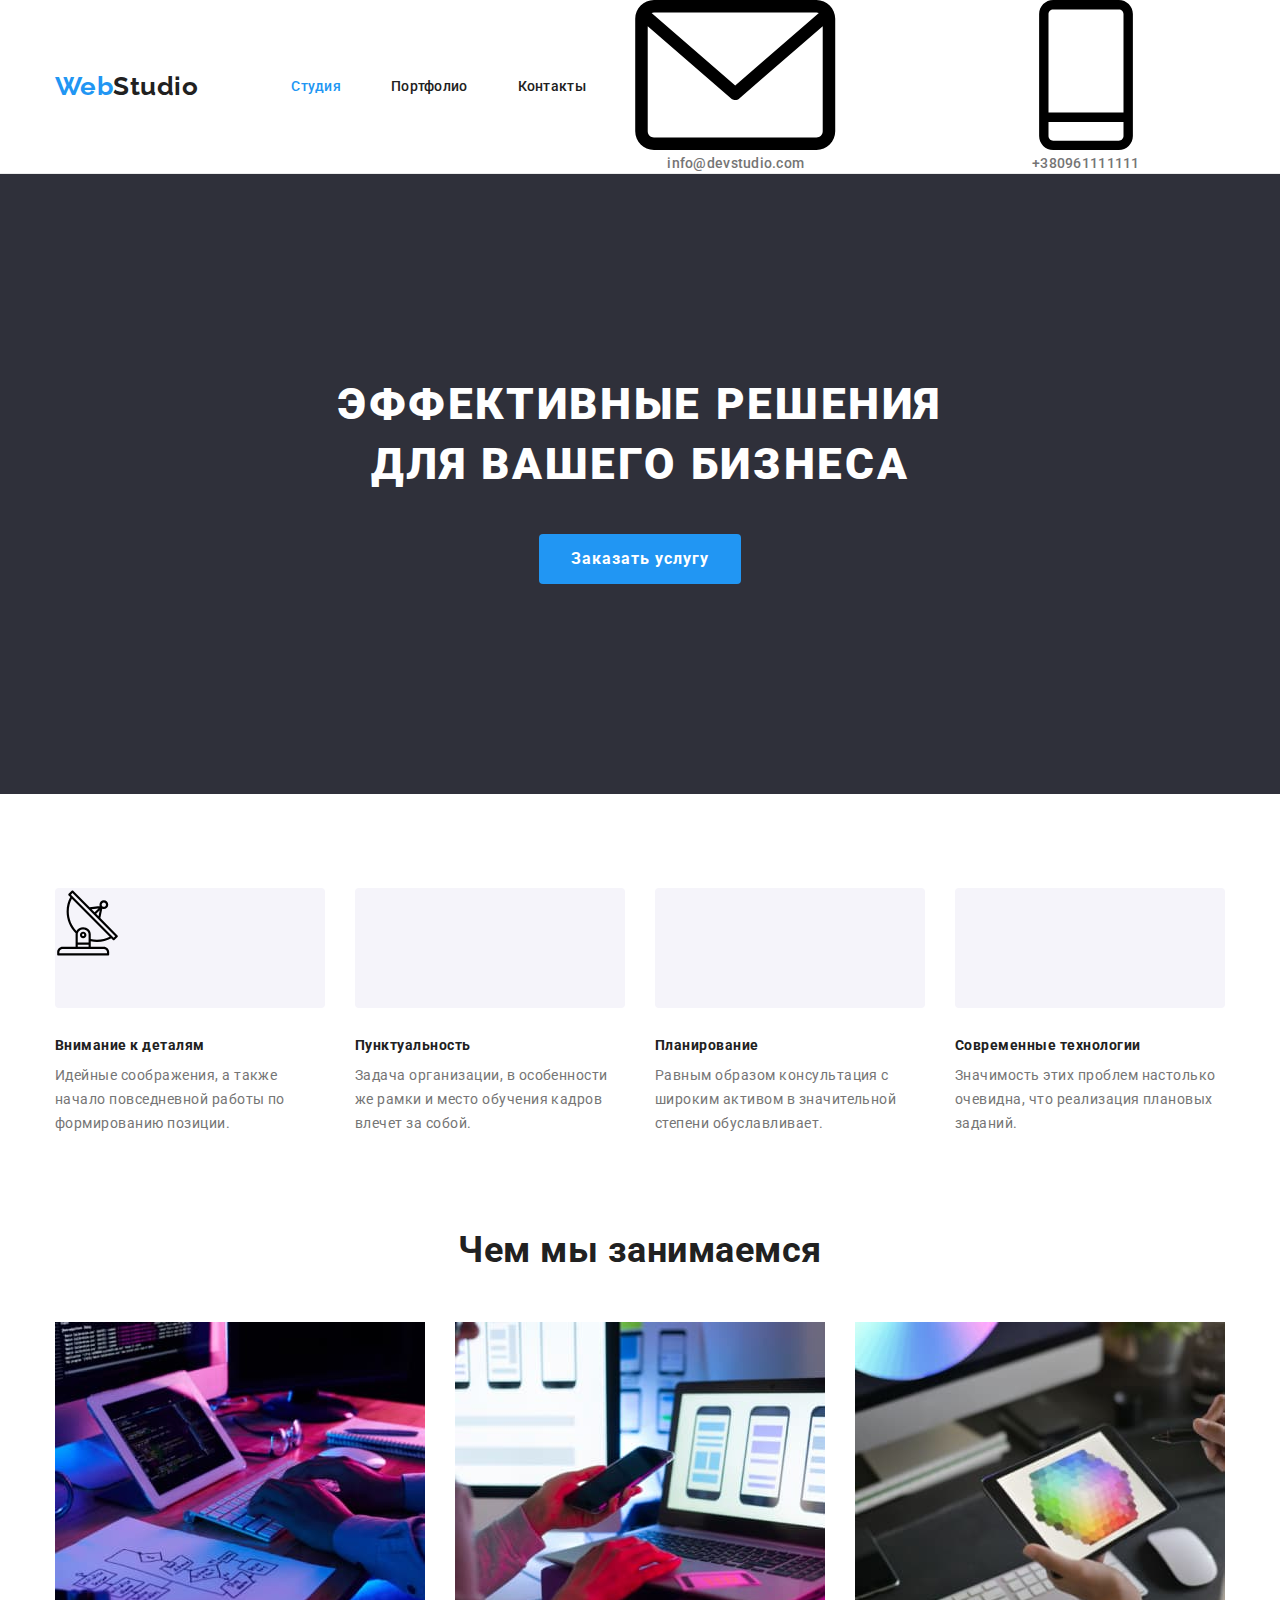
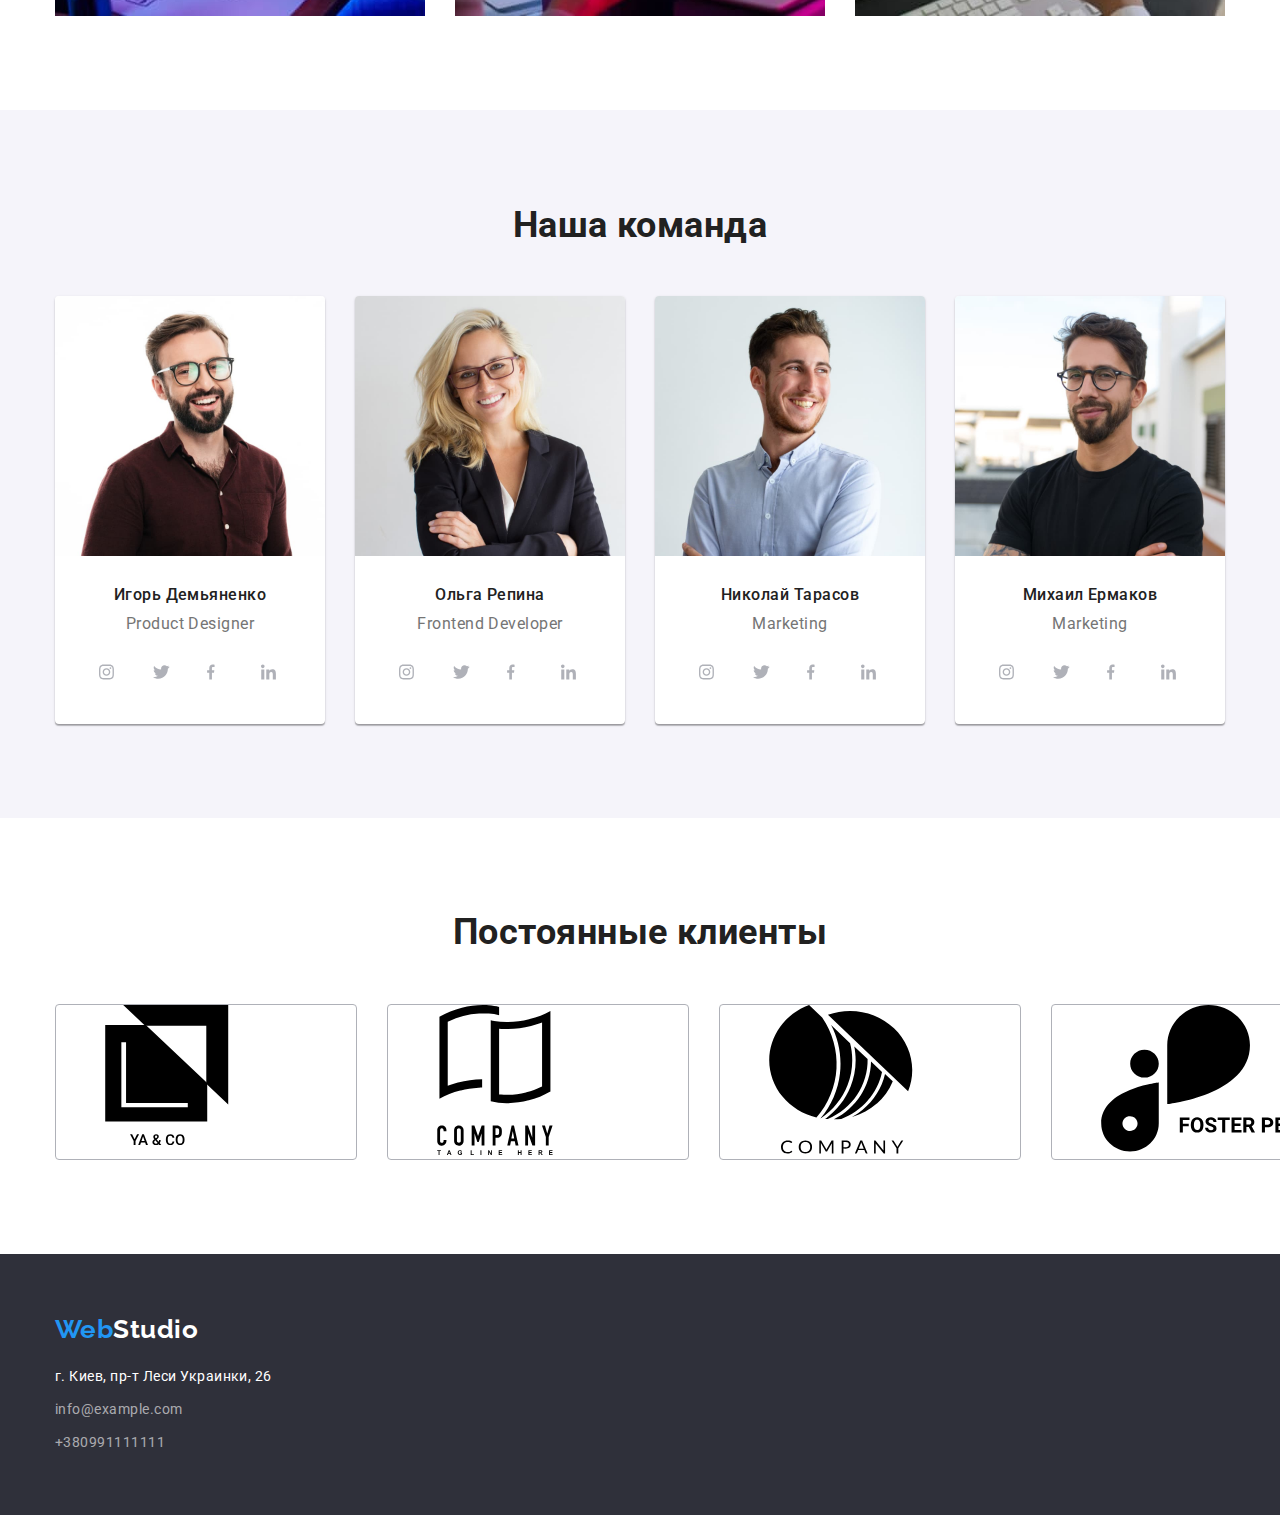
==== index.html @ ddac3837 "внес размеры иконок" ====
<!DOCTYPE html>
<html lang="ru">
<head>
    <meta charset="UTF-8">
    <meta name="viewport" content="width=device-width, initial-scale=1.0">
    <title>Document</title>
    <link rel="preconnect" href="https://fonts.gstatic.com">
    <!-- шрифты -->
    <link href="https://fonts.googleapis.com/css2?family=Raleway:wght@700&family=Roboto:wght@400;500;700;900&display=swap" rel="stylesheet">
    <!-- нормалайз -->     
    <link rel="stylesheet" href="https://cdnjs.cloudflare.com/ajax/libs/modern-normalize/1.0.0/modern-normalize.min.css">

    <link rel="stylesheet" href="./css/styles.css"/>
</head>
<body>
    <header class="header">
        <div class="container">
            <nav class="navigation">
                <a class="logo link" href="./index.html">Web<span class="span-header">Studio</span></a>
                <ul class="navigation-list list">
                    <li class="item">
                        <a class="navigation-link link current" href="">Студия</a>
                    </li>
                    <li class="item">
                        <a class="navigation-link link" href="./portfolio.html">Портфолио</a>
                    </li>
                    <li class="item">
                        <a class="navigation-link link" href="">Контакты</a>
                    </li>
                </ul>
            </nav>
                <ul class="contacts-list list">
                    <li class="item">
                        <a class="link info" href="mailto:info@devstudio.com">
                            <svg class="icon-link">
                                <use href="./images/icons.svg#mail"></use>
                            </svg>
                            info@devstudio.com
                        </a>
                    </li>
                    <li class="item">
                        <a class="link info" href="tel:+380961111111">
                            <svg class="icon-link">
                                <use href="./images/icons.svg#phone"></use>
                            </svg>
                            +380961111111
                        </a>
                    </li>
                </ul>
        </div>
    </header>
    <main>
        <!-- HERO -->
        <section class="section-hero section">
            <h1 class="heading">Эффективные решения<br/>для вашего бизнеса</h1>
                <button class="button hero" type="button">Заказать услугу</button>
        </section>
        <section class="section-advantages section">
            <div class="container">
                <h2 class="visually-hidden">Преимущества</h2>
                <ul class="advantages list">
                    <li class="item">
                        <div class="box">
                            <svg class="svg-icons" width="65" height="70">
                                <use href="./images/icons.svg#antenna"></use>
                            </svg>
                        </div>
                        <h3 class="heading">Внимание к деталям</h3>
                        <p>Идейные соображения, а также начало повседневной работы по формированию позиции.</p>
                    </li>
                    <li class="item">
                        <div class="box"></div>
                        <h3 class="heading">Пунктуальность</h3>
                        <p>Задача организации, в особенности же рамки и место обучения кадров влечет за собой.</p>
                    </li>
                    <li class="item">
                        <div class="box"></div>
                            <h3 class="heading">Планирование</h3>
                            <p>Равным образом консультация с широким активом в значительной степени обуславливает.</p>
                    </li>
                    <li class="item">
                        <div class="box"></div>
                        <h3 class="heading">Современные технологии</h3>
                        <p>Значимость этих проблем настолько очевидна, что реализация плановых заданий.</p>
                    </li>
                </ul>
            </div>
        </section>
        <section class="section-occupation section">
            <div class="container">
                <h2 class="heading">Чем мы занимаемся</h2>
                <ul class="occupation-list list">
                    <li class="item">
                        <img src="./images/занятие/img.jpg" alt="" width="370" height="294">
                    </li>
                    <li class="item">
                        <img src="./images/занятие/img-1.jpg" alt="" width="370" height="294">
                    </li>
                    <li class="item">
                        <img src="./images/занятие/img-2.jpg" alt="" width="370" height="294">
                    </li>
                </ul>
            </div>
        </section>
        <section class="section-team section">
            <div class="container">
                <h2 class="heading">Наша команда</h2>
                <ul class="team-list list">
                    <li class="item">
                        <div class="card">
                            <div class="card-thumb">
                        <img src="./images/команда/img.jpg" alt="" width="270" height="260">
                            </div>
                            <div class="our-team">
                                <h3 class="heading">Игорь Демьяненко</h3>
                                <p>Product Designer</p>
                                <ul class="icon-list list">
                                    <li class="">
                                        <a href="">
                                            <svg class="svg-icons">
                                                <use href="./images/icons.svg#instagram"></use>
                                            </svg>
                                        </a>
                                    </li>
                                    <li class="">
                                        <a href="">
                                            <svg class="svg-icons">
                                                <use href="./images/icons.svg#twitter"></use>
                                            </svg>
                                        </a>
                                    </li>
                                    <li class="">
                                        <a href="">
                                            <svg class="svg-icons">
                                                <use href="./images/icons.svg#facebook"></use>
                                            </svg>
                                        </a>
                                    </li>
                                    <li class="">
                                        <a href="">
                                            <svg class="svg-icons">
                                                <use href="./images/icons.svg#linkedin"></use>
                                            </svg>
                                        </a>
                                    </li>
                                </ul>
                            </div>
                        </div>
                    </li>
                    <li class="item">
                        <div class="card">
                            <div class="card-thumb">
                        <img src="./images/команда/img-1.jpg" alt="" width="270" height="260">
                            </div>
                            <div class="our-team">
                                <h3 class="heading">Ольга Репина</h3>
                                <p>Frontend Developer</p>
                                <ul class="icon-list list">
                                    <li class="">
                                        <a href="">
                                            <svg class="svg-icons">
                                                <use href="./images/icons.svg#instagram"></use>
                                            </svg>
                                        </a>
                                    </li>
                                    <li class="">
                                        <a href="">
                                            <svg class="svg-icons">
                                                <use href="./images/icons.svg#twitter"></use>
                                            </svg>
                                        </a>
                                    </li>
                                    <li class="">
                                        <a href="">
                                            <svg class="svg-icons">
                                                <use href="./images/icons.svg#facebook"></use>
                                            </svg>
                                        </a>
                                    </li>
                                    <li class="">
                                        <a href="">
                                            <svg class="svg-icons">
                                                <use href="./images/icons.svg#linkedin"></use>
                                            </svg>
                                        </a>
                                    </li>
                                </ul>
                            </div>
                        </div>
                    </li>
                    <li class="item">
                        <div class="card">
                            <div class="card-thumb">
                        <img src="./images/команда/img-2.jpg" alt="" width="270" height="260">
                            </div>
                            <div class="our-team">
                                <h3 class="heading">Николай Тарасов</h3>
                                <p>Marketing</p>
                                <ul class="icon-list list">
                                    <li class="">
                                        <a href="">
                                            <svg class="svg-icons">
                                                <use href="./images/icons.svg#instagram"></use>
                                            </svg>
                                        </a>
                                    </li>
                                    <li class="">
                                        <a href="">
                                            <svg class="svg-icons">
                                                <use href="./images/icons.svg#twitter"></use>
                                            </svg>
                                        </a>
                                    </li>
                                    <li class="">
                                        <a href="">
                                            <svg class="svg-icons">
                                                <use href="./images/icons.svg#facebook"></use>
                                            </svg>
                                        </a>
                                    </li>
                                    <li class="">
                                        <a href="">
                                            <svg class="svg-icons">
                                                <use href="./images/icons.svg#linkedin"></use>
                                            </svg>
                                        </a>
                                    </li>
                                </ul>
                            </div>
                        </div>
                    </li>
                    <li class="item">
                        <div class="card">
                            <div class="card-thumb">
                        <img src="./images/команда/img-3.jpg" alt="" width="270" height="260">
                            </div>
                            <div class="our-team">
                                <h3 class="heading">Михаил Ермаков</h3>
                                <p>Marketing</p>
                                <ul class="icon-list list">
                                    <li class="">
                                        <a href="">
                                            <svg class="svg-icons">
                                                <use href="./images/icons.svg#instagram"></use>
                                            </svg>
                                        </a>
                                    </li>
                                    <li class="">
                                        <a href="">
                                            <svg class="svg-icons">
                                                <use href="./images/icons.svg#twitter"></use>
                                            </svg>
                                        </a>
                                    </li>
                                    <li class="">
                                        <a href="">
                                            <svg class="svg-icons">
                                                <use href="./images/icons.svg#facebook"></use>
                                            </svg>
                                        </a>
                                    </li>
                                    <li class="">
                                        <a href="">
                                            <svg class="svg-icons">
                                                <use href="./images/icons.svg#linkedin"></use>
                                            </svg>
                                        </a>
                                    </li>
                                </ul>
                            </div>
                        </div>
                    </li>
                </ul>
            </div>
        </section>
        <section class="section-clients section">
            <div class="container">
                <h2 class="heading">Постоянные клиенты</h2>
                <ul class="clients-list list">
                    <li class="item">
                        <div class="box-2">
                        <a href="">
                            <svg>
                                <use href="./images/icons.svg#logo-1"></use>
                            </svg>
                        </a>
                        </div>
                    </li>
                    <li class="item">
                        <div class="box-2">
                        <a href="">
                            <svg>
                                <use href="./images/icons.svg#logo-2"></use>
                            </svg>
                        </a>
                        </div>
                    </li>
                    <li class="item">
                        <div class="box-2">
                        <a href="">
                            <svg>
                                <use href="./images/icons.svg#logo-3"></use>
                            </svg>
                        </a>
                        </div>
                    </li>
                    <li class="item">
                        <div class="box-2">
                        <a href="">
                            <svg>
                                <use href="./images/icons.svg#logo-4"></use>
                            </svg>
                        </a>
                        </div>
                    </li>
                    <li class="item">
                        <div class="box-2">
                        <a href="">
                            <svg>
                                <use href="./images/icons.svg#logo-5"></use>
                            </svg>
                        </a>
                        </div>
                    </li>
                    <li class="item">
                        <div class="box-2">
                        <a href="">
                            <svg>
                                <use href="./images/icons.svg#logo-6"></use>
                            </svg>
                        </a>
                        </div>
                    </li>
                </ul>

            </div>
        </section>
    </main>
    <footer class="footer">
        <div class="container">
            <a class="logo footer link" href="">Web<span class="span-footer">Studio</span>
            </a>
            <address class="address">
                <p>г. Киев, пр-т Леси Украинки, 26</p>
                <ul class="footer-contacts list">
                    <li class="item">
                        <a class="link info" href="mailto:info@example.com">info@example.com</a>
                    </li>
                    <li class="item">
                        <a class="ink link info" href="tel:+380991111111">+380991111111</a>
                    </li>
                </ul>
            </address>
            </div>
    </footer>
</body>
</html>
---- css/styles.css ----
:root {
    --primary-text-color: #212121;
    --primary-white-color: #ffffff;
    --title-text-color: #757575;
    --accent-color:  #2196F3;
    --main-font: Roboto, sans-serif;
    --card-shadow:  0px 1px 3px rgba(0, 0, 0, 0.12),
     0px 1px 1px rgba(0, 0, 0, 0.14), 0px 2px 1px rgba(0, 0, 0, 0.2);
}

body { 
    font-family: Roboto, sans-serif;
    color:var(--title-text-color);
    letter-spacing: 0.03em;
}

h1,
h2,
h3,
h4,
h5,
h6,
p {
    margin: 0;
}

ul, ol {
    margin: 0;
    padding: 0;
}

img {
    display:block;
}

.container {
    width: 1200px;
    margin: 0 auto;
    padding-left: 15px;
    padding-right: 15px;
    /* background-color: ; */
}

.visually-hidden {
    position: absolute !important;
    clip: rect(1px 1px 1px 1px);  /* IE6, IE7 */
    clip: rect(1px, 1px, 1px, 1px);
    padding: 0 !important; 
    border: 0 !important;
    height: 1px !important;
    width: 1px !important;
    overflow: hidden;
}

/* ==============  LOGO  ============ */

.logo {
    padding-top: 24px;
    padding-bottom: 24px;
    color:var(--accent-color);
    font-family: Raleway, sans-serif;

    font-weight: 700;
    font-size: 26px;
    line-height: 1.2;
}

.logo .span-footer {
    color:var(--primary-white-color);
}

.logo .span-header {
    color:var(--primary-text-color);
}

/* ==============  ССЫЛКИ NAV  ============== */

.link {
    text-decoration: none;
}

.navigation-link {
    color:var(--primary-text-color);

    
    font-weight: 500;
    font-size: 14px;
    line-height: 1.14;
    letter-spacing: 0.02em;
}

.contacts-list .info {
    color:var(--title-text-color);
    
    font-weight: 500;
    font-size: 14px;
    line-height: 1.14;
    letter-spacing: 0.02em;
}

/*  флексы шапки  */

.navigation-list {
    display: flex;
    text-align: center;
    margin-left: 93px;
}

.contacts-list {
    display: flex;
    text-align: center;
    margin-left: auto;
}

.contacts-list .item:not(:last-child){
    margin-right: 50px;
}

.navigation-list .item:not(:last-child){
    margin-right: 50px;
}

/* ============== ХЕДЕР  ============== */

.header{
    border-bottom: 1px solid #ECECEC;
}

.header .container {
    display: flex;
    align-items: center;
}

.navigation {
    display: flex;
    align-items: center;
}

/* ============= ГЕРОЙ =============== */

.section-hero {
    background-color:#2F303A;
    text-align: center;
    padding-top: 200px;
    padding-bottom: 210px;
}

.section-hero h1 {
    margin-bottom: 40px;
    color:var(--primary-white-color);

    font-weight: 900;
    font-size: 44px;
    line-height: 1.37;
    text-align: center;
    letter-spacing: 0.06em;
    text-transform: uppercase
}

/* ============== ЗАГОЛОВКИ / цвет  ============== */

.heading {
    color:var(--primary-text-color);
}

/* ==============  КНОПКИ   ============== */

button {
    font-family: inherit;
    cursor: pointer;
    display: block;
    border: none;
}

.section-hero button {
    background-color: var(--accent-color);
    color: var(--primary-white-color);

    min-width: 200px;
    font-weight: 700;
    font-size: 16px;
    line-height: 1.88;
    letter-spacing: 0.06em;

    padding: 10px 32px;
    border-radius: 4px;
    text-align: center;
    margin: 0 auto;
}

/* ============= ПРЕИМУЩЕСТВА =============== */

.section-advantages .container {
    padding-top: 94px;
}

.advantages h3 {
    margin-bottom: 10px;

    font-weight: 700;
    font-size: 14px;
    line-height: 1.14;
    
}

.advantages p {
    font-size: 14px;
    line-height: 1.71;
}

.advantages {
    display: flex;
}

.advantages .item:not(:last-child){
    margin-right: 30px;
}

.box {
    width: 270px;
    height: 120px;
    background: #F5F4FA;
    border-radius: 4px;
    margin-bottom: 30px;
}

/* ============= ЗАНЯТИЕ =============== */

.section-occupation .container {
    padding-top: 94px;
    padding-bottom: 94px;
}

.section-occupation h2 {
    margin-bottom: 50px;
    text-align: center;

    font-weight: 700;
    font-size: 36px;
    line-height: 1.16;
    
}

.occupation-list {
    display: flex;
}

.occupation-list .item:not(:last-child){
    margin-right: 30px;
}

/* ============= Наша команда / svg  =============== */

.icon-list {
    display: flex;
    justify-content: space-between;
    padding-left: 32px;
    padding-right: 32px;
}

.icon-list a {
    display: inline-flex;
    width: 44px;
    height: 44px;
    border-radius: 50%;

    
    justify-content: center;
    align-items: center;
    background-color: var(--background);
}

.icon-list > li:not(:last-child){
    margin-right: 10px;
}

.icon-list svg {

    width: 20px;
    height: 20px;
    fill: #AFB1B8;
}

/* ============= Наша команда  =============== */
.section-team {
    padding-top: 94px;
    padding-bottom: 94px;
    background-color: #F5F4FA;
}

.section-team h2 {
    margin-bottom: 50px;

    font-weight: 700;
    font-size: 36px;
    line-height: 1.17;
    text-align: center;
}

.team-list {
    display: flex;
}

.team-list .item:not(:last-child){
    margin-right: 30px;
} 

.team-list h3 {
    margin-bottom: 10px;

    font-weight: 500;
    font-size: 16px;
    line-height: 1.18;
}

.team-list p {
    margin-bottom: 16px;

    font-size: 16px;
    line-height: 1.18;
    
}

.card {
    background: #FFFFFF;
    border-radius: 0px 0px 4px 4px;
    box-shadow: var(--card-shadow);
    border-radius: 4px;
    overflow: hidden;
}

.our-team {
    padding-top: 30px;
    padding-bottom: 30px;
    text-align: center;
}

/* ============== ПОСТОЯННЫЕ КЛИЕНТЫ ============== */
.section-clients {
    padding-top: 94px;
    padding-bottom: 94px;
}

.section-clients h2 {
    font-weight: 700;
    font-size: 36px;
    line-height: 1.16;
    text-align: center;

    margin-bottom: 50px;
}

.clients-list {
    display: flex;
}

.clients-list .box-2 {
    border: 1px solid #AFB1B8;
    box-sizing: border-box;
    border-radius: 4px;
}

.clients-list .item:not(:last-child){
    margin-right: 30px;
}

.clients-list a:hover,
.clients-list a:focus {
    color:var(--accent-color);
}

/* ============== FOOTER ============== */

.footer {
    padding-top: 60px;
    padding-bottom: 60px;
    background-color: #2F303A;
}

.address {
    font-style:normal;

    font-size: 14px;
    line-height: 1.71;
 }

.address p { 
    color:var(--primary-white-color);

    margin-top: 20px;  /* для лого*/
    margin-bottom: 9px;
}

.footer-contacts .link {
    font-size: 14px;
    line-height: 1.7;
    color: rgba(255, 255, 255, 0.6);
}

.footer-contacts .item:not(:last-child){
    margin-bottom: 9px;
}

/* страничка портфолио*/


/* ============== ХОВЕР НА ССЫЛКАХ ============ */

.list {
    list-style: none;
}

.navigation-list a:hover,
.navigation-list a:focus {
    color: var(--accent-color);
}

.contacts-list a:hover,
.contacts-list a:focus {
    color: var(--accent-color);
}

/* ==============  эффект текущей страницы ============ */

.navigation-list .current {
    color: var(--accent-color);
}

/* ==============  КНОПКИ портфолио  ============== */

.buttons-list {
    display: flex;
    text-align: center;
    padding-top: 94px;
    padding-bottom: 56px;
    justify-content: center;   
}

.section-buttons button {
    font-weight: 500;
    font-size: 16px;
    line-height: 1.62;

    padding: 6px 22px;
    border-radius: 4px;
}
    
.buttons-list .item:not(:last-child){
    margin-right: 8px;
}

.buttons-list .button:hover,
.buttons-list .button:focus {
    background-color: var(--accent-color);
    color: var(--primary-white-color);
}

/* ============== ССЫЛКИ  работ портфолио ============== */

.works-list h3 {
    color:var(--primary-text-color);
    font-weight: 700;
    font-size: 18px;
    line-height: 2;
    letter-spacing: 0.06em;

    margin-bottom: 4px;
}

.works-list p {
    color:var(--title-text-color);
    font-size: 16px;
    line-height: 1.87;
}

.works-list {
    display:flex;
    flex-wrap: wrap;
    margin-left: -30px;
    margin-top: -30px;
}

.works-list img {
    max-width: 100%;
}

.works-list > .item {
    flex-basis: calc(100% / 3 - 30px);
    margin-left: 30px;
    margin-top: 30px;
}

.card-works {
    padding: 20px 24px;
    background-color: #FFFFFF;
    border: 1px solid #EEEEEE;
    box-sizing: border-box;
}

.section-works .container {
    padding-bottom: 94px;
}
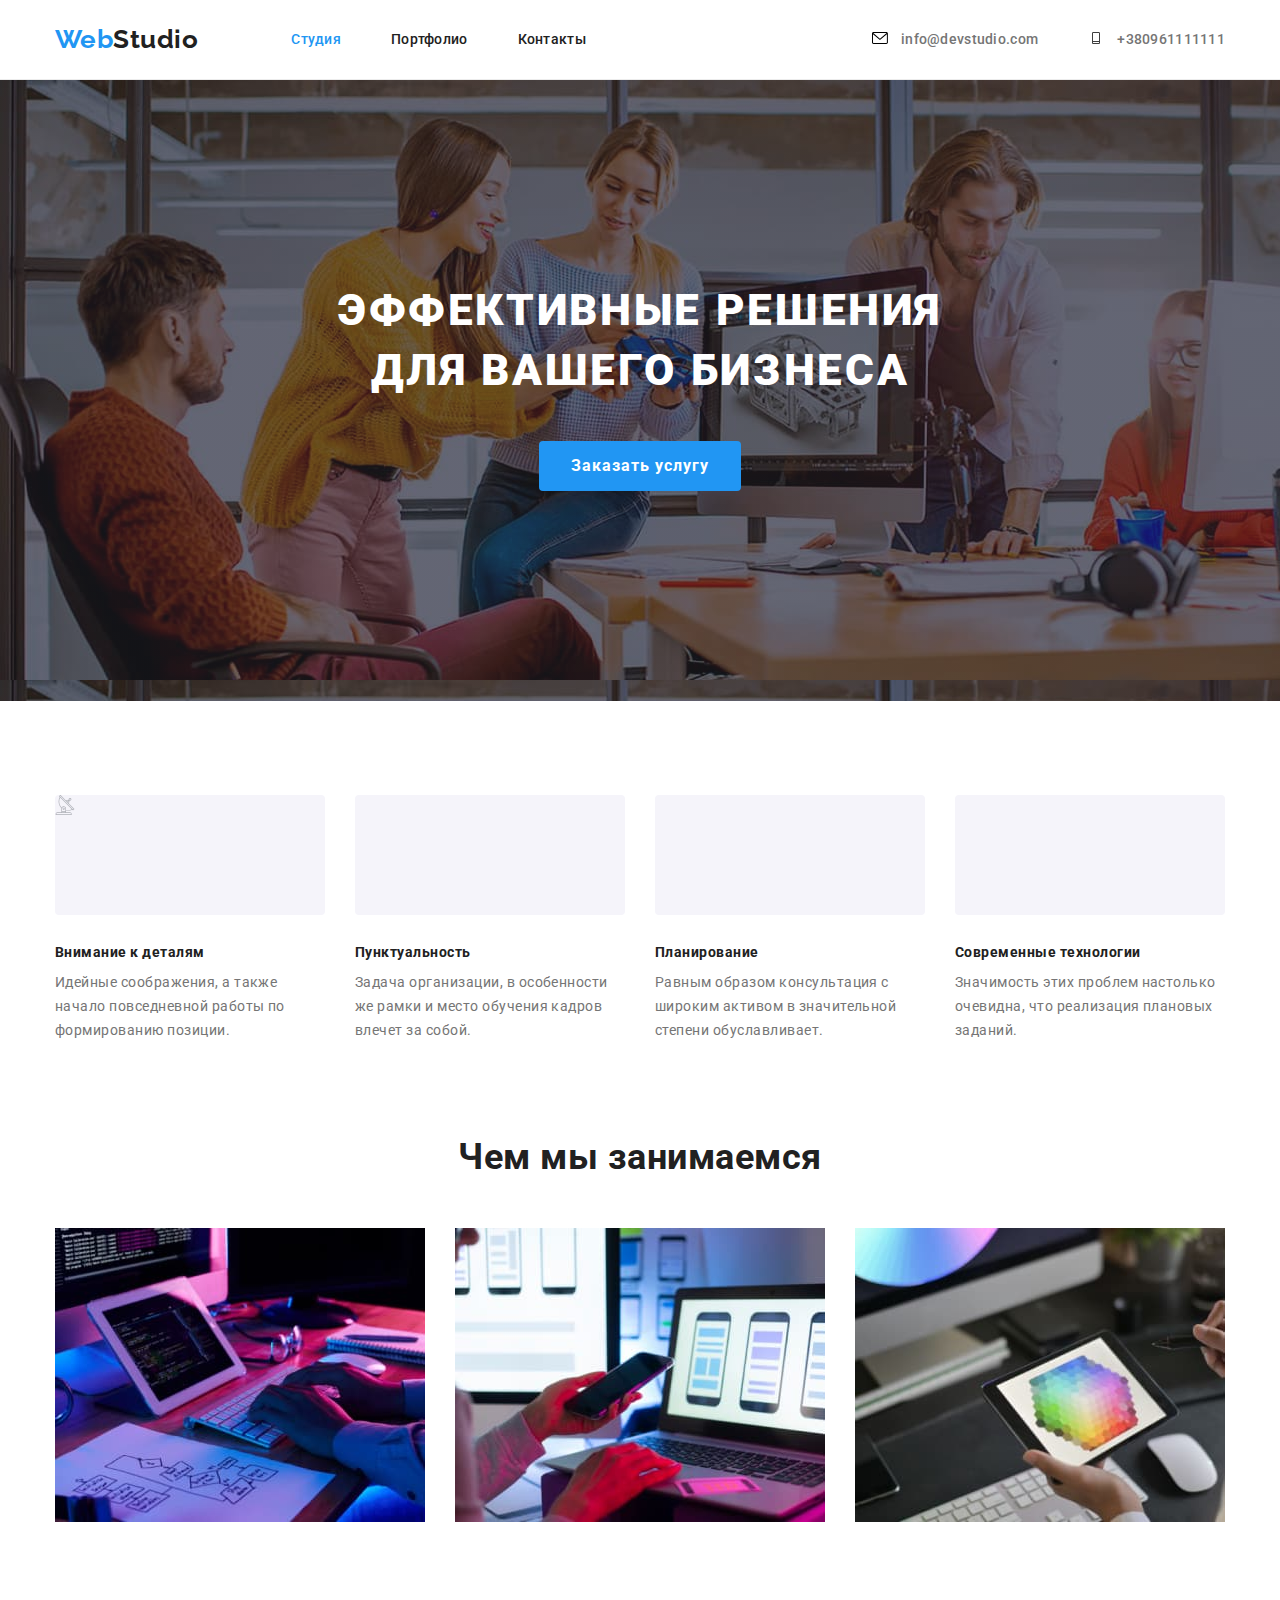
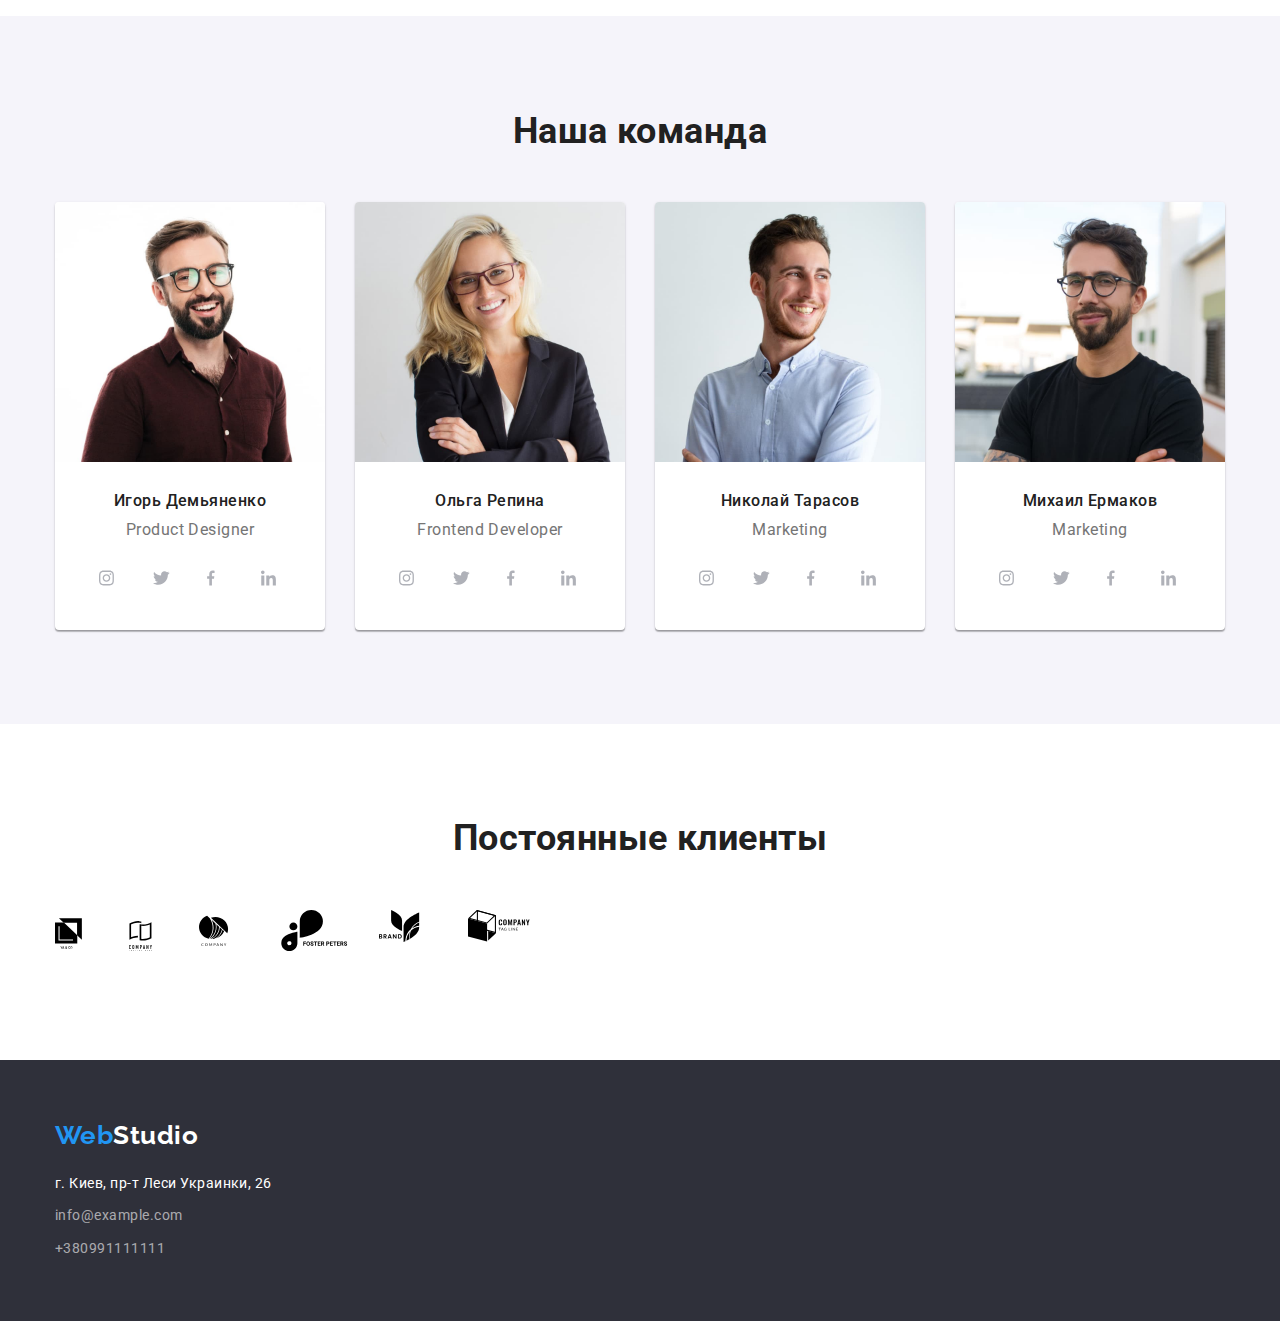
==== commit ec06a921: "+" ====
--- a/index.html
+++ b/index.html
@@ -32,7 +32,7 @@
                 <ul class="contacts-list list">
                     <li class="item">
                         <a class="link info" href="mailto:info@devstudio.com">
-                            <svg class="icon-link">
+                            <svg class="icons-link" width="16" height="12">
                                 <use href="./images/icons.svg#mail"></use>
                             </svg>
                             info@devstudio.com
@@ -40,7 +40,7 @@
                     </li>
                     <li class="item">
                         <a class="link info" href="tel:+380961111111">
-                            <svg class="icon-link">
+                            <svg class="icons-link" width="16" height="12">
                                 <use href="./images/icons.svg#phone"></use>
                             </svg>
                             +380961111111
@@ -116,28 +116,28 @@
                                 <p>Product Designer</p>
                                 <ul class="icon-list list">
                                     <li class="">
-                                        <a href="">
+                                        <a class="icon-link" href="#">
                                             <svg class="svg-icons">
                                                 <use href="./images/icons.svg#instagram"></use>
                                             </svg>
                                         </a>
                                     </li>
                                     <li class="">
-                                        <a href="">
+                                        <a class="icon-link" href="#">
                                             <svg class="svg-icons">
                                                 <use href="./images/icons.svg#twitter"></use>
                                             </svg>
                                         </a>
                                     </li>
                                     <li class="">
-                                        <a href="">
+                                        <a class="icon-link" href="#">
                                             <svg class="svg-icons">
                                                 <use href="./images/icons.svg#facebook"></use>
                                             </svg>
                                         </a>
                                     </li>
                                     <li class="">
-                                        <a href="">
+                                        <a class="icon-link" href="#">
                                             <svg class="svg-icons">
                                                 <use href="./images/icons.svg#linkedin"></use>
                                             </svg>
@@ -157,28 +157,28 @@
                                 <p>Frontend Developer</p>
                                 <ul class="icon-list list">
                                     <li class="">
-                                        <a href="">
+                                        <a class="icon-link" href="#">
                                             <svg class="svg-icons">
                                                 <use href="./images/icons.svg#instagram"></use>
                                             </svg>
                                         </a>
                                     </li>
                                     <li class="">
-                                        <a href="">
+                                        <a class="icon-link" href="#">
                                             <svg class="svg-icons">
                                                 <use href="./images/icons.svg#twitter"></use>
                                             </svg>
                                         </a>
                                     </li>
                                     <li class="">
-                                        <a href="">
+                                        <a class="icon-link" href="#">
                                             <svg class="svg-icons">
                                                 <use href="./images/icons.svg#facebook"></use>
                                             </svg>
                                         </a>
                                     </li>
                                     <li class="">
-                                        <a href="">
+                                        <a class="icon-link" href="#">
                                             <svg class="svg-icons">
                                                 <use href="./images/icons.svg#linkedin"></use>
                                             </svg>
@@ -198,28 +198,28 @@
                                 <p>Marketing</p>
                                 <ul class="icon-list list">
                                     <li class="">
-                                        <a href="">
+                                        <a class="icon-link" href="#">
                                             <svg class="svg-icons">
                                                 <use href="./images/icons.svg#instagram"></use>
                                             </svg>
                                         </a>
                                     </li>
                                     <li class="">
-                                        <a href="">
+                                        <a class="icon-link" href="#">
                                             <svg class="svg-icons">
                                                 <use href="./images/icons.svg#twitter"></use>
                                             </svg>
                                         </a>
                                     </li>
                                     <li class="">
-                                        <a href="">
+                                        <a class="icon-link" href="#">
                                             <svg class="svg-icons">
                                                 <use href="./images/icons.svg#facebook"></use>
                                             </svg>
                                         </a>
                                     </li>
                                     <li class="">
-                                        <a href="">
+                                        <a class="icon-link" href="#">
                                             <svg class="svg-icons">
                                                 <use href="./images/icons.svg#linkedin"></use>
                                             </svg>
@@ -239,28 +239,28 @@
                                 <p>Marketing</p>
                                 <ul class="icon-list list">
                                     <li class="">
-                                        <a href="">
+                                        <a class="icon-link" href="#">
                                             <svg class="svg-icons">
                                                 <use href="./images/icons.svg#instagram"></use>
                                             </svg>
                                         </a>
                                     </li>
                                     <li class="">
-                                        <a href="">
+                                        <a class="icon-link" href="#">
                                             <svg class="svg-icons">
                                                 <use href="./images/icons.svg#twitter"></use>
                                             </svg>
                                         </a>
                                     </li>
                                     <li class="">
-                                        <a href="">
+                                        <a class="icon-link" href="#">
                                             <svg class="svg-icons">
                                                 <use href="./images/icons.svg#facebook"></use>
                                             </svg>
                                         </a>
                                     </li>
                                     <li class="">
-                                        <a href="">
+                                        <a class="icon-link" href="#">
                                             <svg class="svg-icons">
                                                 <use href="./images/icons.svg#linkedin"></use>
                                             </svg>
@@ -278,61 +278,48 @@
                 <h2 class="heading">Постоянные клиенты</h2>
                 <ul class="clients-list list">
                     <li class="item">
-                        <div class="box-2">
-                        <a href="">
-                            <svg>
+                        <a href="">
+                            <svg class="svg-logo" width="44" height="49">
                                 <use href="./images/icons.svg#logo-1"></use>
                             </svg>
                         </a>
-                        </div>
-                    </li>
-                    <li class="item">
-                        <div class="box-2">
-                        <a href="">
-                            <svg>
+                    </li>
+                    <li class="item">
+                        <a href="">
+                            <svg class="svg-logo" width="40" height="52">
                                 <use href="./images/icons.svg#logo-2"></use>
                             </svg>
                         </a>
-                        </div>
-                    </li>
-                    <li class="item">
-                        <div class="box-2">
-                        <a href="">
-                            <svg>
+                    </li>
+                    <li class="item">
+                        <a href="">
+                            <svg class="svg-logo" width="41" height="42">
                                 <use href="./images/icons.svg#logo-3"></use>
                             </svg>
                         </a>
-                        </div>
-                    </li>
-                    <li class="item">
-                        <div class="box-2">
-                        <a href="">
-                            <svg>
+                    </li>
+                    <li class="item">
+                        <a href="">
+                            <svg class="svg-logo" width="79" height="42">
                                 <use href="./images/icons.svg#logo-4"></use>
                             </svg>
                         </a>
-                        </div>
-                    </li>
-                    <li class="item">
-                        <div class="box-2">
-                        <a href="">
-                            <svg>
+                    </li>
+                    <li class="item">
+                        <a href="">
+                            <svg class="svg-logo" width="59" height="47">
                                 <use href="./images/icons.svg#logo-5"></use>
                             </svg>
                         </a>
-                        </div>
-                    </li>
-                    <li class="item">
-                        <div class="box-2">
-                        <a href="">
-                            <svg>
+                    </li>
+                    <li class="item">
+                        <a href="">
+                            <svg class="svg-logo" width="88" height="45">
                                 <use href="./images/icons.svg#logo-6"></use>
                             </svg>
                         </a>
-                        </div>
-                    </li>
-                </ul>
-
+                    </li>
+                </ul>
             </div>
         </section>
     </main>
--- a/css/styles.css
+++ b/css/styles.css
@@ -120,6 +120,21 @@
     margin-right: 50px;
 }
 
+/*  svg / contact */
+
+.contacts-list .icons-link {
+    display: inline-flex;
+    margin-right: 10px;
+    color: #757575;
+}
+
+.contacts-list .icons-link:hover,
+.contacts-list .icons-link:focus {
+    fill:var(--accent-color);
+}
+
+
+
 /* ============== ХЕДЕР  ============== */
 
 .header{
@@ -139,10 +154,11 @@
 /* ============= ГЕРОЙ =============== */
 
 .section-hero {
+    max-width: 1600px;
     background-color:#2F303A;
-    text-align: center;
     padding-top: 200px;
     padding-bottom: 210px;
+    background-image: linear-gradient(rgba(47, 48, 58, 0.4), rgba(47, 48, 58, 0.4)), url("../images/герой/Img.jpg")
 }
 
 .section-hero h1 {
@@ -258,27 +274,36 @@
     padding-right: 32px;
 }
 
-.icon-list a {
+.icon-link {
     display: inline-flex;
     width: 44px;
     height: 44px;
     border-radius: 50%;
 
-    
     justify-content: center;
     align-items: center;
-    background-color: var(--background);
+}
+
+    
+.icon-list:hover .icon-link,
+.icon-list:focus .icon-link {
+    background-color:var(--accent-color);
+}
+
+.icon-link:hover .svg-icons,
+.icon-link:focus .svg-icons {
+    fill: #fff;    
 }
 
 .icon-list > li:not(:last-child){
     margin-right: 10px;
 }
 
-.icon-list svg {
-
+.svg-icons {
+    fill: #AFB1B8;
     width: 20px;
     height: 20px;
-    fill: #AFB1B8;
+    
 }
 
 /* ============= Наша команда  =============== */
@@ -354,19 +379,27 @@
     display: flex;
 }
 
-.clients-list .box-2 {
-    border: 1px solid #AFB1B8;
+.box-2 {
+    display: flex;
+    justify-content: center;
+    align-items: center;
+
+
+    width: 170px;
+    height: 90px;
+    border: 1px solid #AFB1B8; 
     box-sizing: border-box;
     border-radius: 4px;
 }
 
+
 .clients-list .item:not(:last-child){
     margin-right: 30px;
 }
 
-.clients-list a:hover,
-.clients-list a:focus {
-    color:var(--accent-color);
+.clients-list div:hover,
+.clients-list div:focus {
+    fill:var(--accent-color);
 }
 
 /* ============== FOOTER ============== */
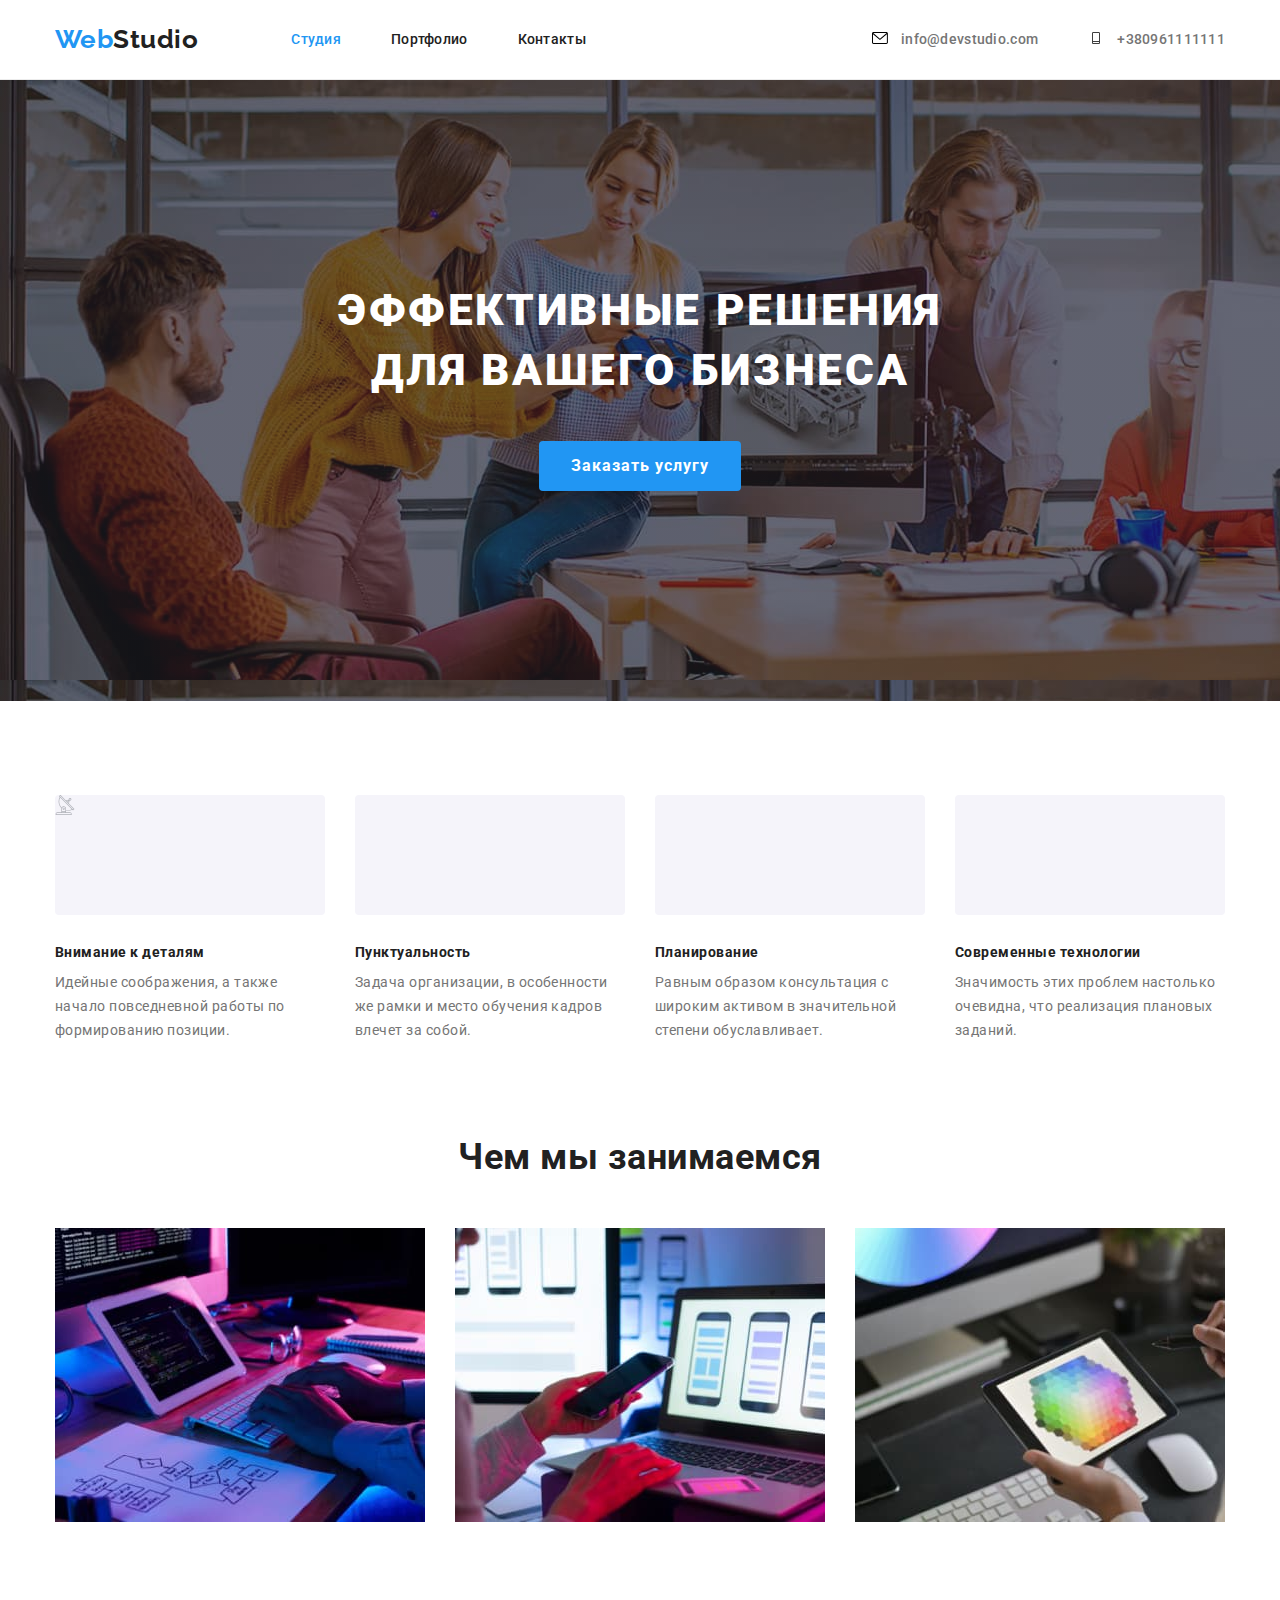
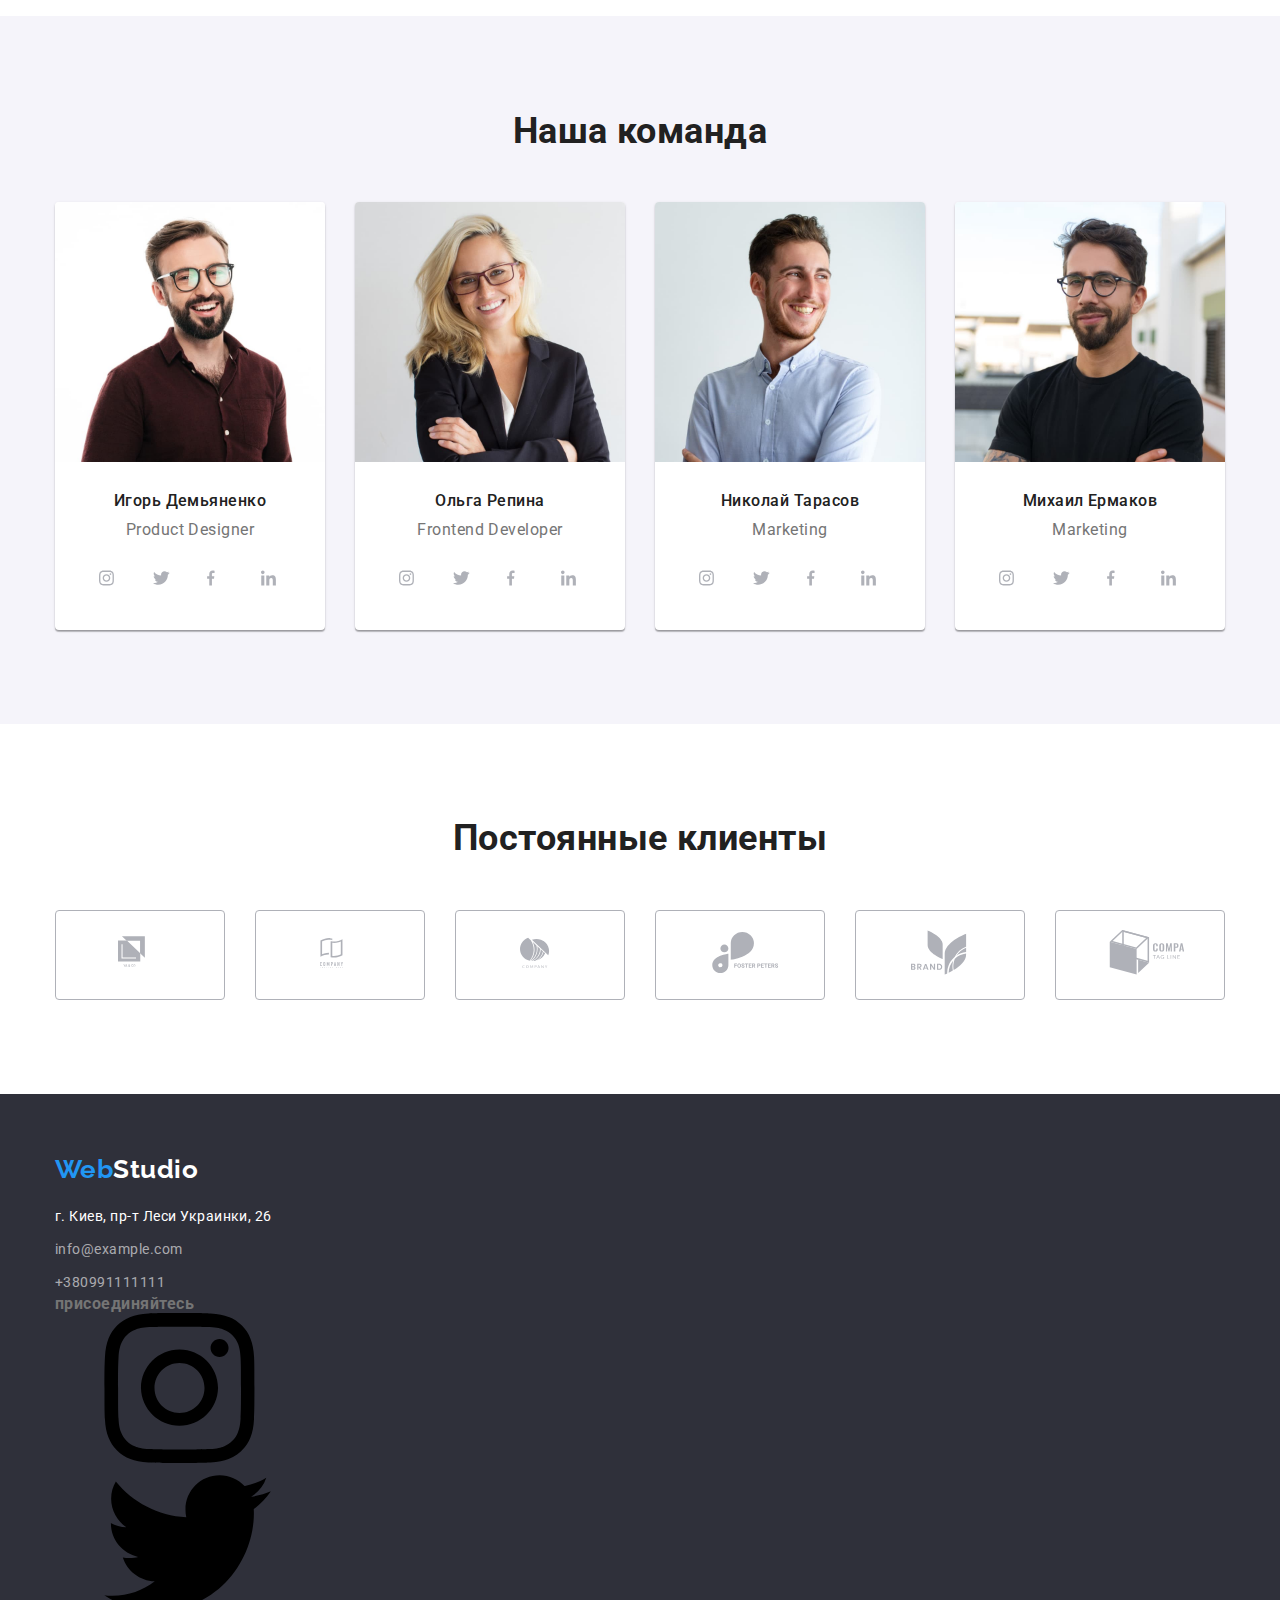
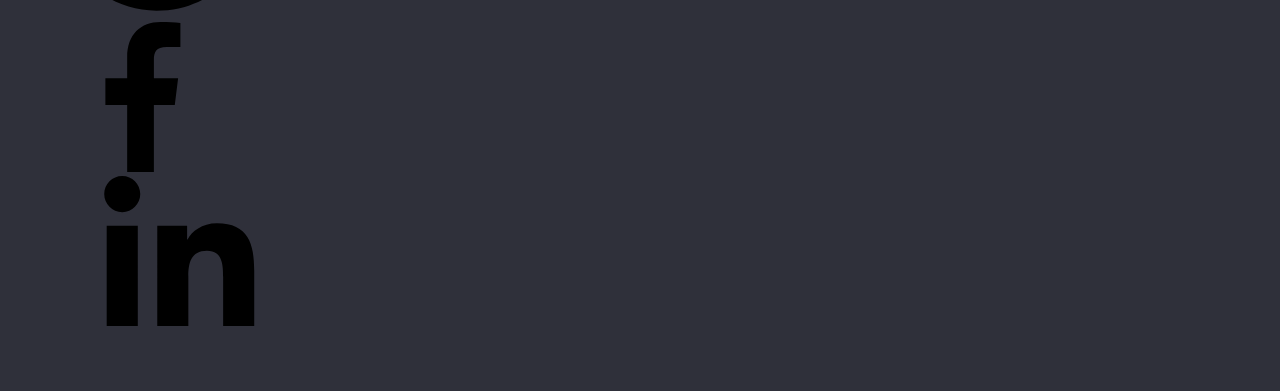
==== commit 1571d18a: "+" ====
--- a/index.html
+++ b/index.html
@@ -115,28 +115,28 @@
                                 <h3 class="heading">Игорь Демьяненко</h3>
                                 <p>Product Designer</p>
                                 <ul class="icon-list list">
-                                    <li class="">
+                                    <li class="item-icon">
                                         <a class="icon-link" href="#">
                                             <svg class="svg-icons">
                                                 <use href="./images/icons.svg#instagram"></use>
                                             </svg>
                                         </a>
                                     </li>
-                                    <li class="">
+                                    <li class="item-icon">
                                         <a class="icon-link" href="#">
                                             <svg class="svg-icons">
                                                 <use href="./images/icons.svg#twitter"></use>
                                             </svg>
                                         </a>
                                     </li>
-                                    <li class="">
+                                    <li class="item-icon">
                                         <a class="icon-link" href="#">
                                             <svg class="svg-icons">
                                                 <use href="./images/icons.svg#facebook"></use>
                                             </svg>
                                         </a>
                                     </li>
-                                    <li class="">
+                                    <li class="item-icon">
                                         <a class="icon-link" href="#">
                                             <svg class="svg-icons">
                                                 <use href="./images/icons.svg#linkedin"></use>
@@ -156,28 +156,28 @@
                                 <h3 class="heading">Ольга Репина</h3>
                                 <p>Frontend Developer</p>
                                 <ul class="icon-list list">
-                                    <li class="">
+                                    <li class="item-icon">
                                         <a class="icon-link" href="#">
                                             <svg class="svg-icons">
                                                 <use href="./images/icons.svg#instagram"></use>
                                             </svg>
                                         </a>
                                     </li>
-                                    <li class="">
+                                    <li class="item-icon">
                                         <a class="icon-link" href="#">
                                             <svg class="svg-icons">
                                                 <use href="./images/icons.svg#twitter"></use>
                                             </svg>
                                         </a>
                                     </li>
-                                    <li class="">
+                                    <li class="item-icon">
                                         <a class="icon-link" href="#">
                                             <svg class="svg-icons">
                                                 <use href="./images/icons.svg#facebook"></use>
                                             </svg>
                                         </a>
                                     </li>
-                                    <li class="">
+                                    <li class="item-icon">
                                         <a class="icon-link" href="#">
                                             <svg class="svg-icons">
                                                 <use href="./images/icons.svg#linkedin"></use>
@@ -197,28 +197,28 @@
                                 <h3 class="heading">Николай Тарасов</h3>
                                 <p>Marketing</p>
                                 <ul class="icon-list list">
-                                    <li class="">
+                                    <li class="item-icon">
                                         <a class="icon-link" href="#">
                                             <svg class="svg-icons">
                                                 <use href="./images/icons.svg#instagram"></use>
                                             </svg>
                                         </a>
                                     </li>
-                                    <li class="">
+                                    <li class="item-icon">
                                         <a class="icon-link" href="#">
                                             <svg class="svg-icons">
                                                 <use href="./images/icons.svg#twitter"></use>
                                             </svg>
                                         </a>
                                     </li>
-                                    <li class="">
+                                    <li class="item-icon">
                                         <a class="icon-link" href="#">
                                             <svg class="svg-icons">
                                                 <use href="./images/icons.svg#facebook"></use>
                                             </svg>
                                         </a>
                                     </li>
-                                    <li class="">
+                                    <li class="item-icon">
                                         <a class="icon-link" href="#">
                                             <svg class="svg-icons">
                                                 <use href="./images/icons.svg#linkedin"></use>
@@ -238,28 +238,28 @@
                                 <h3 class="heading">Михаил Ермаков</h3>
                                 <p>Marketing</p>
                                 <ul class="icon-list list">
-                                    <li class="">
+                                    <li class="item-icon">
                                         <a class="icon-link" href="#">
                                             <svg class="svg-icons">
                                                 <use href="./images/icons.svg#instagram"></use>
                                             </svg>
                                         </a>
                                     </li>
-                                    <li class="">
+                                    <li class="item-icon">
                                         <a class="icon-link" href="#">
                                             <svg class="svg-icons">
                                                 <use href="./images/icons.svg#twitter"></use>
                                             </svg>
                                         </a>
                                     </li>
-                                    <li class="">
+                                    <li class="item-icon">
                                         <a class="icon-link" href="#">
                                             <svg class="svg-icons">
                                                 <use href="./images/icons.svg#facebook"></use>
                                             </svg>
                                         </a>
                                     </li>
-                                    <li class="">
+                                    <li class="item-icon">
                                         <a class="icon-link" href="#">
                                             <svg class="svg-icons">
                                                 <use href="./images/icons.svg#linkedin"></use>
@@ -277,43 +277,43 @@
             <div class="container">
                 <h2 class="heading">Постоянные клиенты</h2>
                 <ul class="clients-list list">
-                    <li class="item">
-                        <a href="">
+                    <li class="item-clients">
+                        <a href="#">
                             <svg class="svg-logo" width="44" height="49">
                                 <use href="./images/icons.svg#logo-1"></use>
                             </svg>
                         </a>
                     </li>
-                    <li class="item">
-                        <a href="">
+                    <li class="item-clients">
+                        <a href="#">
                             <svg class="svg-logo" width="40" height="52">
                                 <use href="./images/icons.svg#logo-2"></use>
                             </svg>
                         </a>
                     </li>
-                    <li class="item">
-                        <a href="">
+                    <li class="item-clients">
+                        <a href="#">
                             <svg class="svg-logo" width="41" height="42">
                                 <use href="./images/icons.svg#logo-3"></use>
                             </svg>
                         </a>
                     </li>
-                    <li class="item">
-                        <a href="">
+                    <li class="item-clients">
+                        <a href="#">
                             <svg class="svg-logo" width="79" height="42">
                                 <use href="./images/icons.svg#logo-4"></use>
                             </svg>
                         </a>
                     </li>
-                    <li class="item">
-                        <a href="">
+                    <li class="item-clients">
+                        <a href="#">
                             <svg class="svg-logo" width="59" height="47">
                                 <use href="./images/icons.svg#logo-5"></use>
                             </svg>
                         </a>
                     </li>
-                    <li class="item">
-                        <a href="">
+                    <li class="item-clients">
+                        <a href="#">
                             <svg class="svg-logo" width="88" height="45">
                                 <use href="./images/icons.svg#logo-6"></use>
                             </svg>
@@ -325,19 +325,57 @@
     </main>
     <footer class="footer">
         <div class="container">
-            <a class="logo footer link" href="">Web<span class="span-footer">Studio</span>
-            </a>
-            <address class="address">
-                <p>г. Киев, пр-т Леси Украинки, 26</p>
-                <ul class="footer-contacts list">
-                    <li class="item">
-                        <a class="link info" href="mailto:info@example.com">info@example.com</a>
-                    </li>
-                    <li class="item">
-                        <a class="ink link info" href="tel:+380991111111">+380991111111</a>
-                    </li>
-                </ul>
-            </address>
+            <div class="footer-wrapper">
+                <a class="logo footer link" href="">Web<span class="span-footer">Studio</span>
+                </a>
+                <address class="address">
+                    <p>г. Киев, пр-т Леси Украинки, 26</p>
+                    <ul class="footer-contacts list">
+                        <li class="item">
+                            <a class="link info" href="mailto:info@example.com">info@example.com</a>
+                        </li>
+                        <li class="item">
+                            <a class="ink link info" href="tel:+380991111111">+380991111111</a>
+                        </li>
+                    </ul>
+                </address>
+            </div>
+            <div class="footer-social">
+                <b>присоединяйтесь</b>
+                <ul class="footer-social-list list">
+                    <li class="social-item">
+                        <a class="social-link link" href="#">
+                            <svg class="icon-social">
+                                <use href="./images/icons.svg#instagram"></use>
+                            </svg>
+                        </a>
+                    </li>
+                    <li class="social-item">
+                        <a class="social-link link" href="#">
+                            <svg class="icon-social">
+                                <use href="./images/icons.svg#twitter"></use>
+                            </svg>
+                        </a>
+                    </li>
+                    <li class="social-item">
+                        <a class="social-link link" href="#">
+                            <svg class="icon-social">
+                                <use href="./images/icons.svg#facebook"></use>
+                            </svg>
+                        </a>
+                    </li>
+                    <li class="social-item">
+                        <a class="social-link link" href="#">
+                            <svg class="icon-social">
+                                <use href="./images/icons.svg#linkedin"></use>
+                            </svg>
+                        </a>
+                    </li>
+                </ul>
+                
+                
+            
+
             </div>
     </footer>
 </body>
--- a/css/styles.css
+++ b/css/styles.css
@@ -267,6 +267,12 @@
 
 /* ============= Наша команда / svg  =============== */
 
+.svg-icons {
+    fill: #AFB1B8;
+    width: 20px;
+    height: 20px;
+}
+
 .icon-list {
     display: flex;
     justify-content: space-between;
@@ -279,31 +285,18 @@
     width: 44px;
     height: 44px;
     border-radius: 50%;
-
     justify-content: center;
     align-items: center;
 }
 
-    
-.icon-list:hover .icon-link,
-.icon-list:focus .icon-link {
-    background-color:var(--accent-color);
-}
-
 .icon-link:hover .svg-icons,
 .icon-link:focus .svg-icons {
-    fill: #fff;    
-}
-
-.icon-list > li:not(:last-child){
-    margin-right: 10px;
-}
-
-.svg-icons {
-    fill: #AFB1B8;
-    width: 20px;
-    height: 20px;
-    
+    fill: var(--primary-white-color);    
+}
+
+.item-icon:hover .icon-link,
+.item-icon:focus .icon-link {
+    background-color:var(--accent-color);
 }
 
 /* ============= Наша команда  =============== */
@@ -347,7 +340,7 @@
 }
 
 .card {
-    background: #FFFFFF;
+    background: var(--primary-white-color);
     border-radius: 0px 0px 4px 4px;
     box-shadow: var(--card-shadow);
     border-radius: 4px;
@@ -377,13 +370,13 @@
 
 .clients-list {
     display: flex;
-}
-
-.box-2 {
+    justify-content: space-between;
+}
+
+.item-clients {
     display: flex;
     justify-content: center;
     align-items: center;
-
 
     width: 170px;
     height: 90px;
@@ -392,14 +385,20 @@
     border-radius: 4px;
 }
 
+.svg-logo {
+    fill: #AFB1B8;
+}
 
 .clients-list .item:not(:last-child){
     margin-right: 30px;
 }
 
-.clients-list div:hover,
-.clients-list div:focus {
-    fill:var(--accent-color);
+.item-clients:hover {
+    border-color:var(--accent-color);
+}
+
+.item-clients:hover .svg-logo {
+    fill: var(--accent-color);
 }
 
 /* ============== FOOTER ============== */
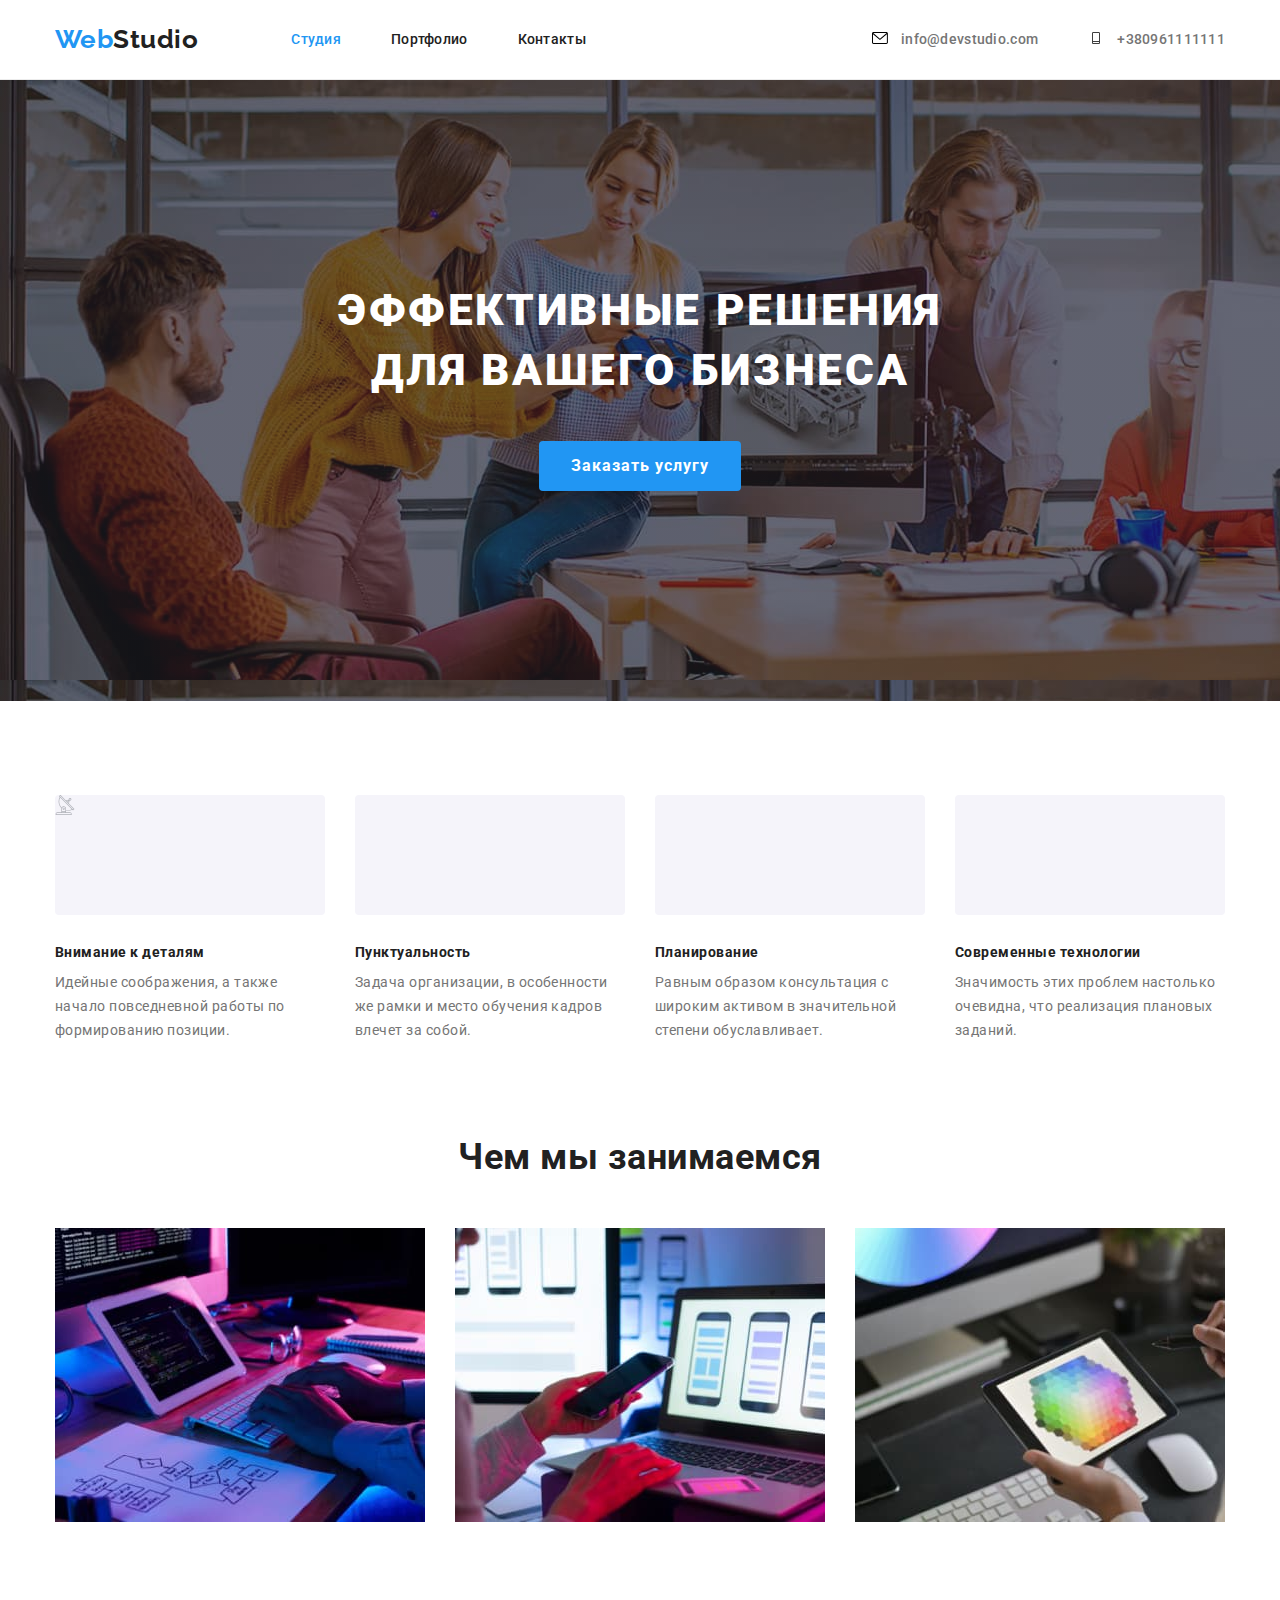
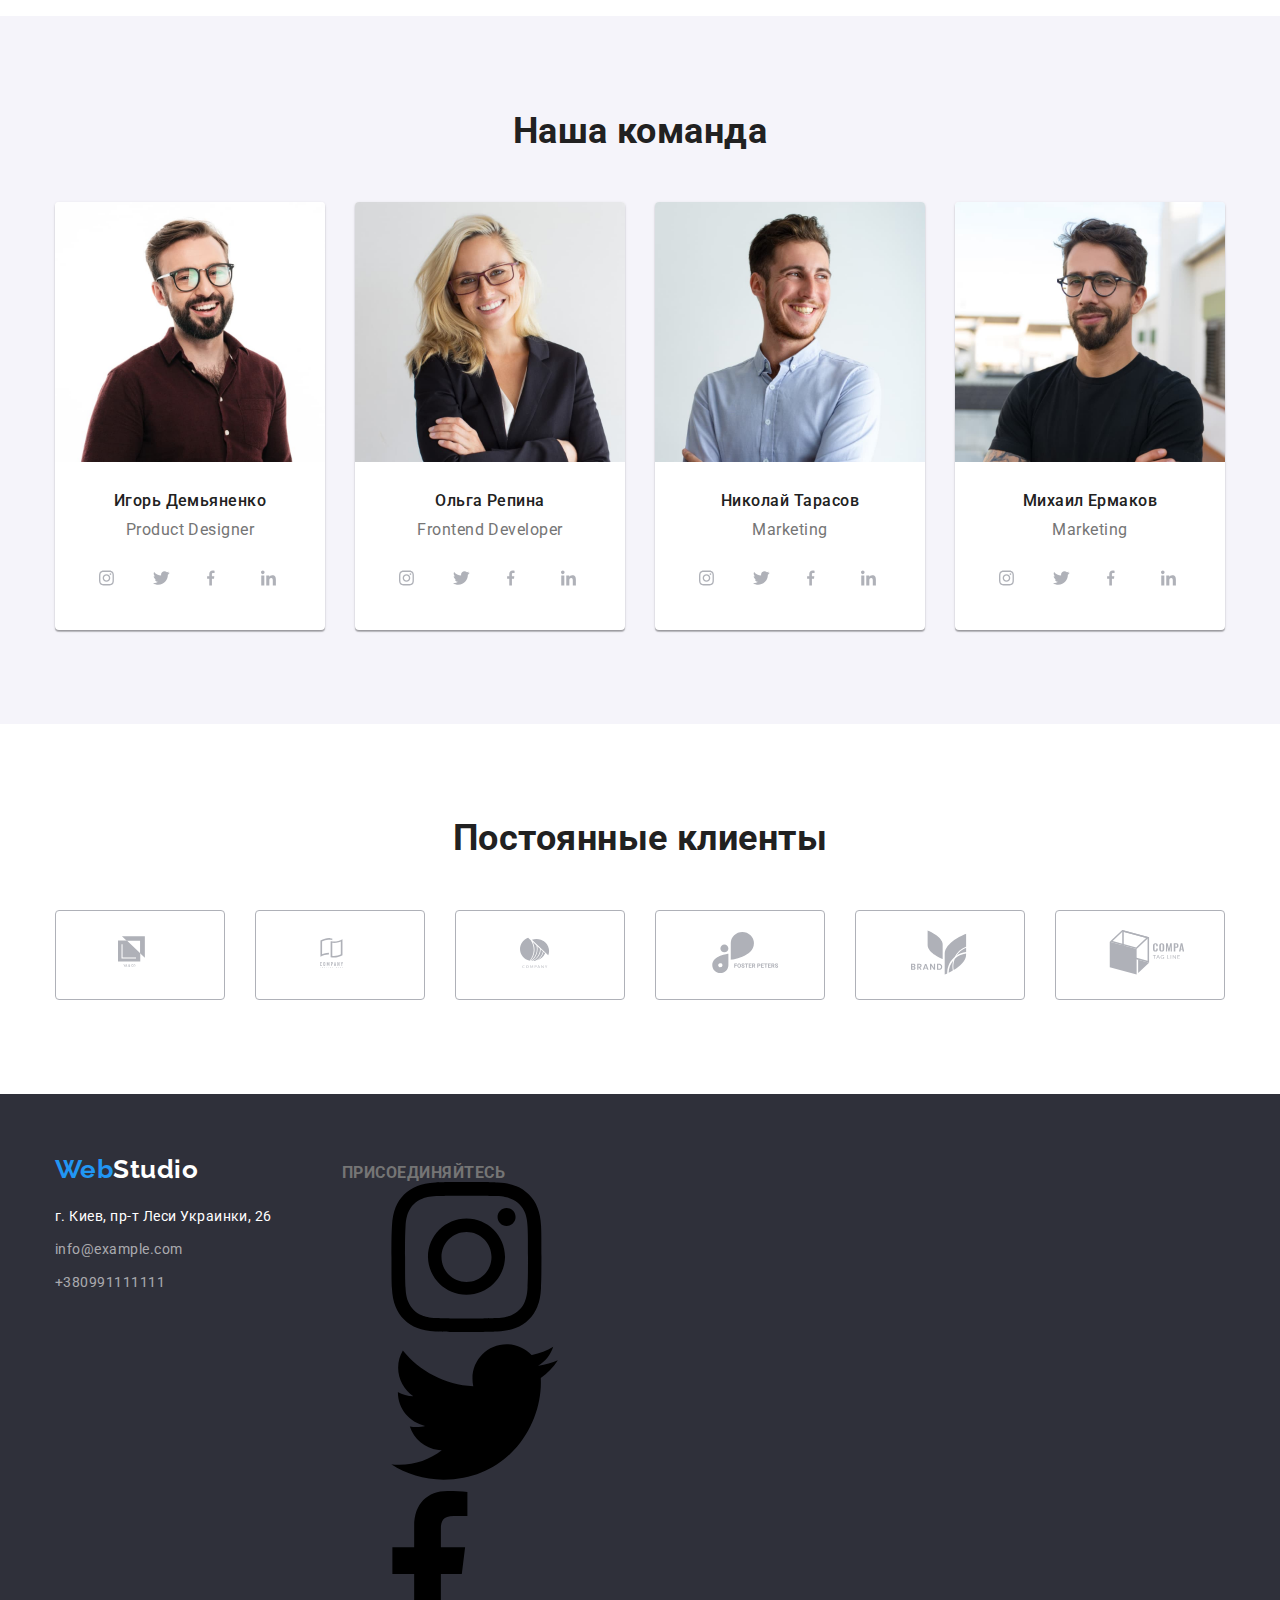
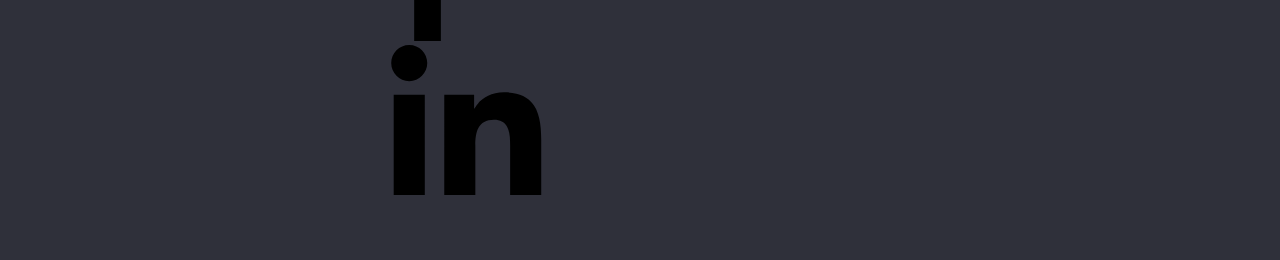
==== commit 4fec1404: "footer + div" ====
--- a/index.html
+++ b/index.html
@@ -326,57 +326,56 @@
     <footer class="footer">
         <div class="container">
             <div class="footer-wrapper">
-                <a class="logo footer link" href="">Web<span class="span-footer">Studio</span>
-                </a>
-                <address class="address">
-                    <p>г. Киев, пр-т Леси Украинки, 26</p>
-                    <ul class="footer-contacts list">
-                        <li class="item">
-                            <a class="link info" href="mailto:info@example.com">info@example.com</a>
+                <div class="footer-address">
+                    <a class="logo footer link" href="">Web<span class="span-footer">Studio</span>
+                    </a>
+                    <address class="address">
+                        <p>г. Киев, пр-т Леси Украинки, 26</p>
+                        <ul class="footer-contacts list">
+                            <li class="item">
+                                <a class="link info" href="mailto:info@example.com">info@example.com</a>
+                            </li>
+                            <li class="item">
+                                <a class="ink link info" href="tel:+380991111111">+380991111111</a>
+                            </li>
+                        </ul>
+                    </address>
+                </div>
+                <div class="footer-social">
+                    <b class="join">ПРИСОЕДИНЯЙТЕСЬ</b>
+                    <ul class="footer-social-list list">
+                        <li class="social-item">
+                            <a class="social-link link" href="#">
+                                <svg class="icon-social">
+                                    <use href="./images/icons.svg#instagram"></use>
+                                </svg>
+                            </a>
                         </li>
-                        <li class="item">
-                            <a class="ink link info" href="tel:+380991111111">+380991111111</a>
+                        <li class="social-item">
+                            <a class="social-link link" href="#">
+                                <svg class="icon-social">
+                                    <use href="./images/icons.svg#twitter"></use>
+                                </svg>
+                            </a>
+                        </li>
+                        <li class="social-item">
+                            <a class="social-link link" href="#">
+                                <svg class="icon-social">
+                                    <use href="./images/icons.svg#facebook"></use>
+                                </svg>
+                            </a>
+                        </li>
+                        <li class="social-item">
+                            <a class="social-link link" href="#">
+                                <svg class="icon-social">
+                                    <use href="./images/icons.svg#linkedin"></use>
+                                </svg>
+                            </a>
                         </li>
                     </ul>
-                </address>
-            </div>
-            <div class="footer-social">
-                <b>присоединяйтесь</b>
-                <ul class="footer-social-list list">
-                    <li class="social-item">
-                        <a class="social-link link" href="#">
-                            <svg class="icon-social">
-                                <use href="./images/icons.svg#instagram"></use>
-                            </svg>
-                        </a>
-                    </li>
-                    <li class="social-item">
-                        <a class="social-link link" href="#">
-                            <svg class="icon-social">
-                                <use href="./images/icons.svg#twitter"></use>
-                            </svg>
-                        </a>
-                    </li>
-                    <li class="social-item">
-                        <a class="social-link link" href="#">
-                            <svg class="icon-social">
-                                <use href="./images/icons.svg#facebook"></use>
-                            </svg>
-                        </a>
-                    </li>
-                    <li class="social-item">
-                        <a class="social-link link" href="#">
-                            <svg class="icon-social">
-                                <use href="./images/icons.svg#linkedin"></use>
-                            </svg>
-                        </a>
-                    </li>
-                </ul>
-                
-                
-            
-
-            </div>
+                </div>
+            </div>
+        </div>
     </footer>
 </body>
 </html>--- a/css/styles.css
+++ b/css/styles.css
@@ -409,6 +409,15 @@
     background-color: #2F303A;
 }
 
+.footer-wrapper {
+    display: flex;
+    align-items: baseline;
+}
+
+.footer-address {
+    margin-right: 70px;
+}
+
 .address {
     font-style:normal;
 
@@ -419,7 +428,7 @@
 .address p { 
     color:var(--primary-white-color);
 
-    margin-top: 20px;  /* для лого*/
+    margin-top: 20px; /* for logo*/
     margin-bottom: 9px;
 }
 
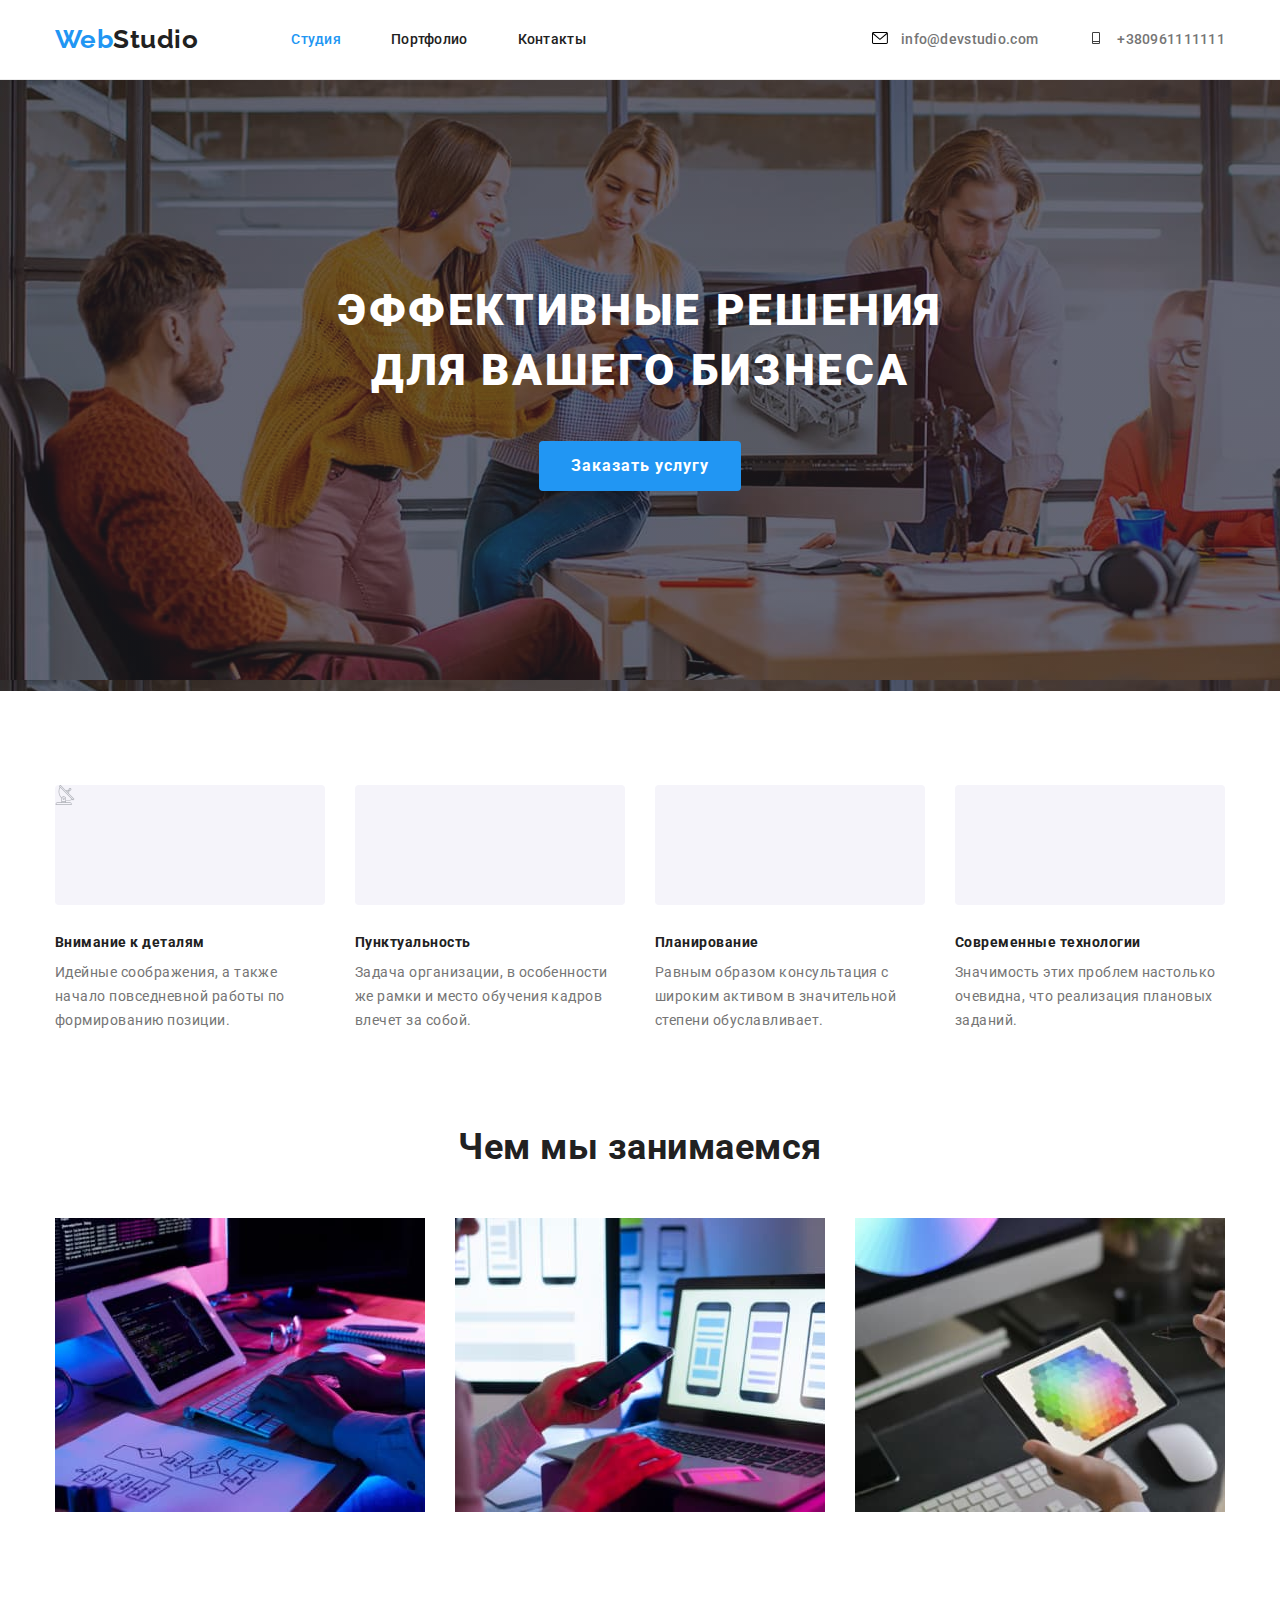
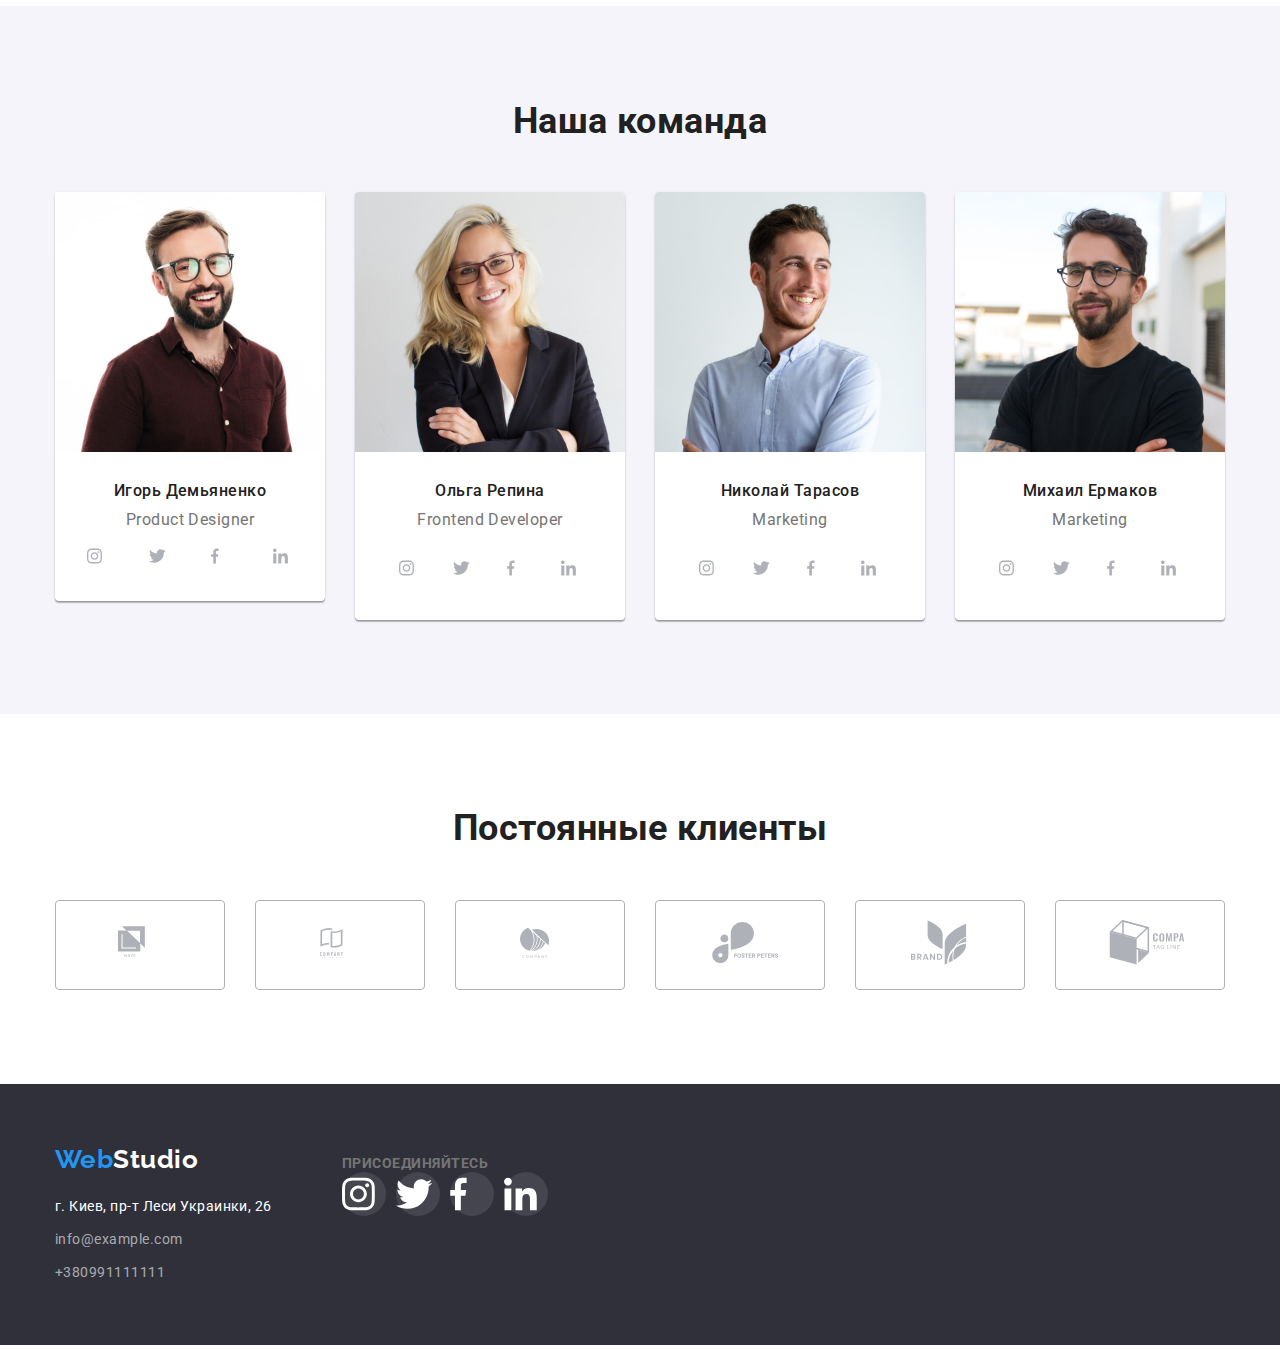
==== commit 2f8098a9: "исправил линки " наша команда"" ====
--- a/index.html
+++ b/index.html
@@ -157,28 +157,28 @@
                                 <p>Frontend Developer</p>
                                 <ul class="icon-list list">
                                     <li class="item-icon">
-                                        <a class="icon-link" href="#">
+                                        <a class="social-link" href="#">
                                             <svg class="svg-icons">
                                                 <use href="./images/icons.svg#instagram"></use>
                                             </svg>
                                         </a>
                                     </li>
                                     <li class="item-icon">
-                                        <a class="icon-link" href="#">
+                                        <a class="social-link" href="#">
                                             <svg class="svg-icons">
                                                 <use href="./images/icons.svg#twitter"></use>
                                             </svg>
                                         </a>
                                     </li>
                                     <li class="item-icon">
-                                        <a class="icon-link" href="#">
+                                        <a class="social-link" href="#">
                                             <svg class="svg-icons">
                                                 <use href="./images/icons.svg#facebook"></use>
                                             </svg>
                                         </a>
                                     </li>
                                     <li class="item-icon">
-                                        <a class="icon-link" href="#">
+                                        <a class="social-link" href="#">
                                             <svg class="svg-icons">
                                                 <use href="./images/icons.svg#linkedin"></use>
                                             </svg>
@@ -198,28 +198,28 @@
                                 <p>Marketing</p>
                                 <ul class="icon-list list">
                                     <li class="item-icon">
-                                        <a class="icon-link" href="#">
+                                        <a class="social-link" href="#">
                                             <svg class="svg-icons">
                                                 <use href="./images/icons.svg#instagram"></use>
                                             </svg>
                                         </a>
                                     </li>
                                     <li class="item-icon">
-                                        <a class="icon-link" href="#">
+                                        <a class="social-link" href="#">
                                             <svg class="svg-icons">
                                                 <use href="./images/icons.svg#twitter"></use>
                                             </svg>
                                         </a>
                                     </li>
                                     <li class="item-icon">
-                                        <a class="icon-link" href="#">
+                                        <a class="social-link" href="#">
                                             <svg class="svg-icons">
                                                 <use href="./images/icons.svg#facebook"></use>
                                             </svg>
                                         </a>
                                     </li>
                                     <li class="item-icon">
-                                        <a class="icon-link" href="#">
+                                        <a class="social-link" href="#">
                                             <svg class="svg-icons">
                                                 <use href="./images/icons.svg#linkedin"></use>
                                             </svg>
@@ -239,28 +239,28 @@
                                 <p>Marketing</p>
                                 <ul class="icon-list list">
                                     <li class="item-icon">
-                                        <a class="icon-link" href="#">
+                                        <a class="social-link" href="#">
                                             <svg class="svg-icons">
                                                 <use href="./images/icons.svg#instagram"></use>
                                             </svg>
                                         </a>
                                     </li>
                                     <li class="item-icon">
-                                        <a class="icon-link" href="#">
+                                        <a class="social-link" href="#">
                                             <svg class="svg-icons">
                                                 <use href="./images/icons.svg#twitter"></use>
                                             </svg>
                                         </a>
                                     </li>
                                     <li class="item-icon">
-                                        <a class="icon-link" href="#">
+                                        <a class="social-link" href="#">
                                             <svg class="svg-icons">
                                                 <use href="./images/icons.svg#facebook"></use>
                                             </svg>
                                         </a>
                                     </li>
                                     <li class="item-icon">
-                                        <a class="icon-link" href="#">
+                                        <a class="social-link" href="#">
                                             <svg class="svg-icons">
                                                 <use href="./images/icons.svg#linkedin"></use>
                                             </svg>
--- a/css/styles.css
+++ b/css/styles.css
@@ -157,7 +157,7 @@
     max-width: 1600px;
     background-color:#2F303A;
     padding-top: 200px;
-    padding-bottom: 210px;
+    padding-bottom: 200px;
     background-image: linear-gradient(rgba(47, 48, 58, 0.4), rgba(47, 48, 58, 0.4)), url("../images/герой/Img.jpg")
 }
 
@@ -280,7 +280,7 @@
     padding-right: 32px;
 }
 
-.icon-link {
+.social-link {
     display: inline-flex;
     width: 44px;
     height: 44px;
@@ -289,13 +289,13 @@
     align-items: center;
 }
 
-.icon-link:hover .svg-icons,
-.icon-link:focus .svg-icons {
+.social-link:hover .svg-icons,
+.social-link:focus .svg-icons {
     fill: var(--primary-white-color);    
 }
 
-.item-icon:hover .icon-link,
-.item-icon:focus .icon-link {
+.item-icon:hover .social-link,
+.item-icon:focus .social-link{
     background-color:var(--accent-color);
 }
 
@@ -442,6 +442,39 @@
     margin-bottom: 9px;
 }
 
+ /*  ПРИСОЕДИНЯЙТЕСЬ  */
+
+ .footer-social-list {
+     display: flex;
+ }
+
+.footer-social-list .social-item:not(:last-child){
+    margin-right: 10px;
+}
+
+.join {
+    font-weight: 700;
+    font-size: 14px;
+    line-height: 1.14;
+    text-transform: uppercase;
+    margin-bottom: 20px;
+}
+
+.icon-social {
+    fill:var(--primary-white-color);
+}
+
+.footer-social-list .social-link {
+    background-color: rgba(255, 255, 255, 0.1);
+}
+
+.footer-social-list .social-link:hover,
+.footer-social-list .social-link:focus {
+    background-color: var(--accent-color);
+}
+
+
+
 /* страничка портфолио*/
 
 
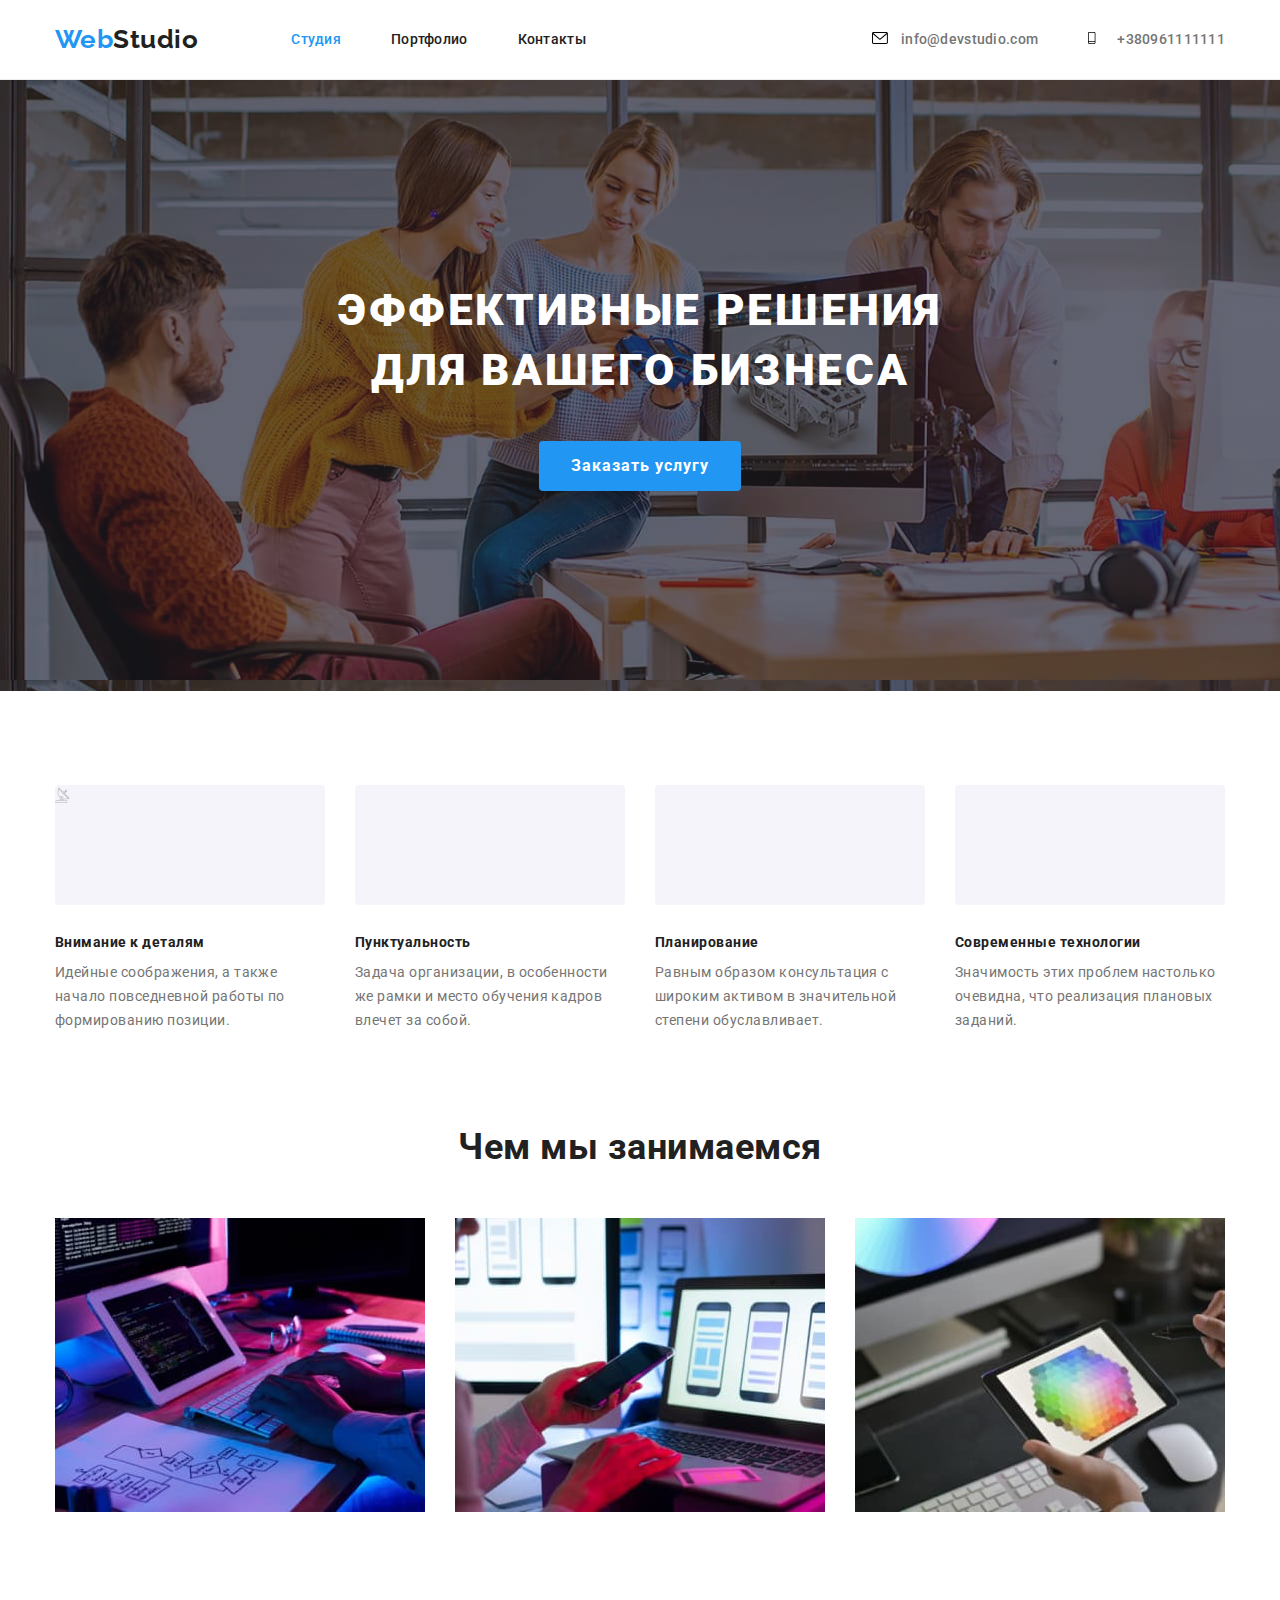
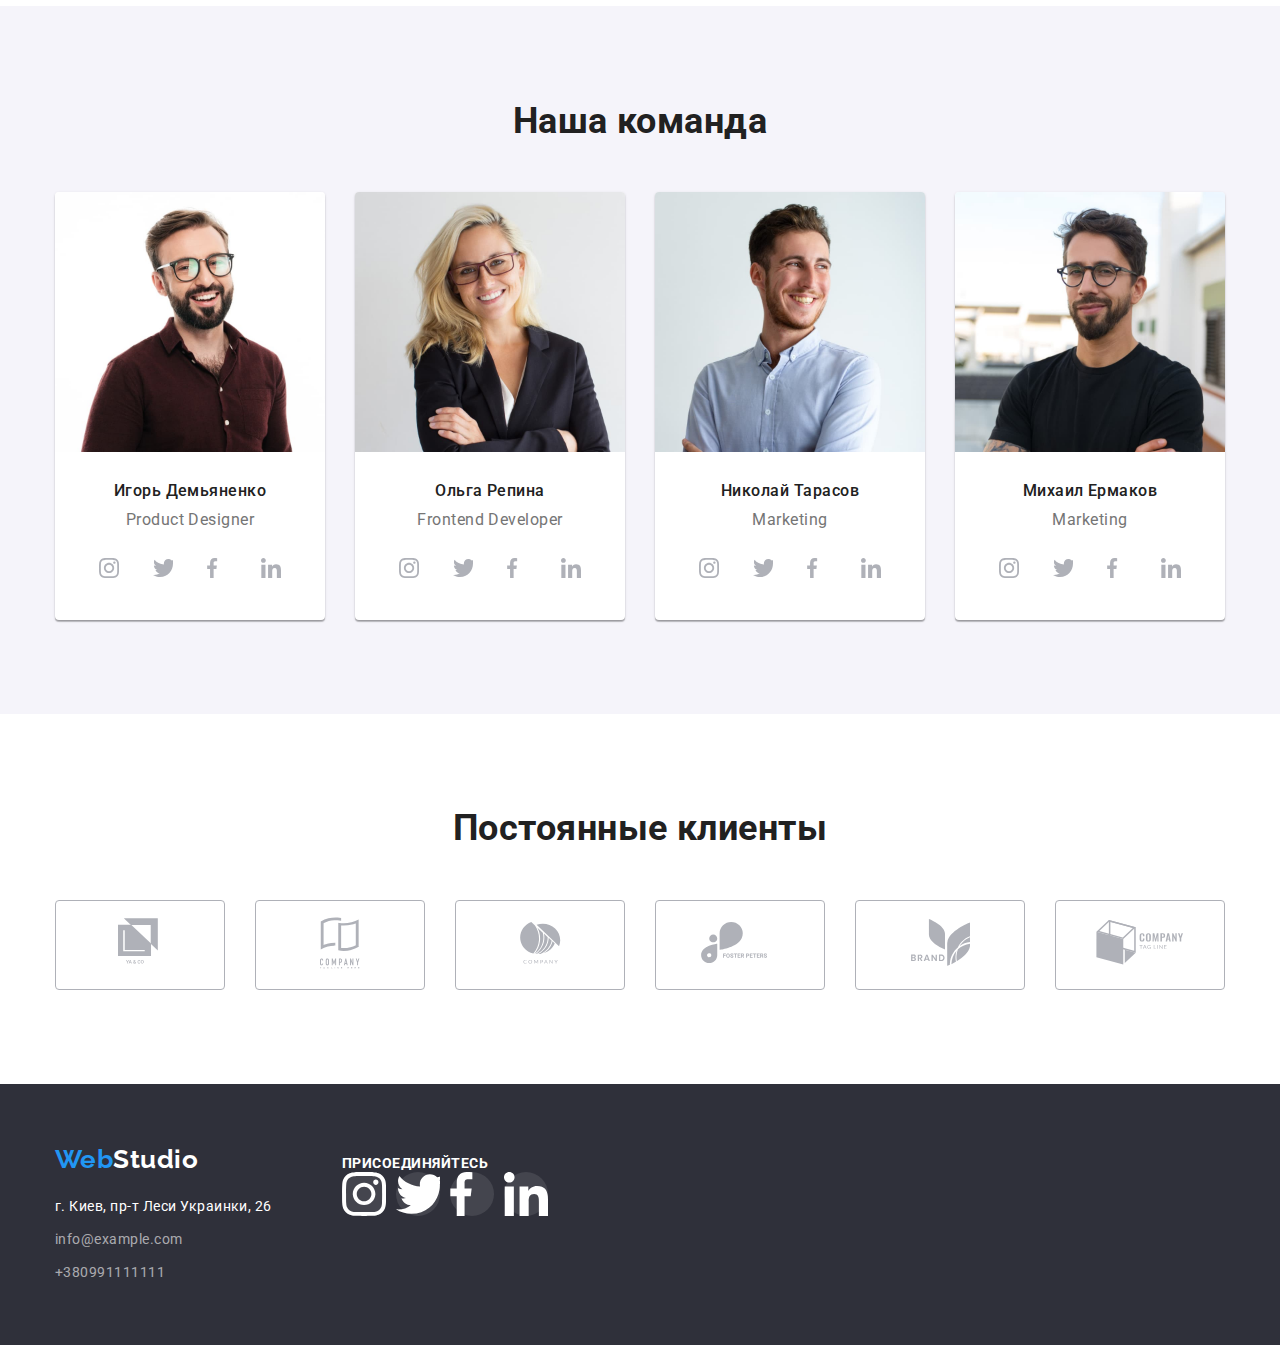
==== commit 725536d8: "исправил соцсети" ====
--- a/index.html
+++ b/index.html
@@ -116,28 +116,28 @@
                                 <p>Product Designer</p>
                                 <ul class="icon-list list">
                                     <li class="item-icon">
-                                        <a class="icon-link" href="#">
+                                        <a class="social-link" href="#">
                                             <svg class="svg-icons">
                                                 <use href="./images/icons.svg#instagram"></use>
                                             </svg>
                                         </a>
                                     </li>
                                     <li class="item-icon">
-                                        <a class="icon-link" href="#">
+                                        <a class="social-link" href="#">
                                             <svg class="svg-icons">
                                                 <use href="./images/icons.svg#twitter"></use>
                                             </svg>
                                         </a>
                                     </li>
                                     <li class="item-icon">
-                                        <a class="icon-link" href="#">
+                                        <a class="social-link" href="#">
                                             <svg class="svg-icons">
                                                 <use href="./images/icons.svg#facebook"></use>
                                             </svg>
                                         </a>
                                     </li>
                                     <li class="item-icon">
-                                        <a class="icon-link" href="#">
+                                        <a class="social-link" href="#">
                                             <svg class="svg-icons">
                                                 <use href="./images/icons.svg#linkedin"></use>
                                             </svg>
--- a/css/styles.css
+++ b/css/styles.css
@@ -453,11 +453,13 @@
 }
 
 .join {
+    margin-bottom: 20px;
+
     font-weight: 700;
     font-size: 14px;
     line-height: 1.14;
     text-transform: uppercase;
-    margin-bottom: 20px;
+    color: var(--primary-white-color);
 }
 
 .icon-social {
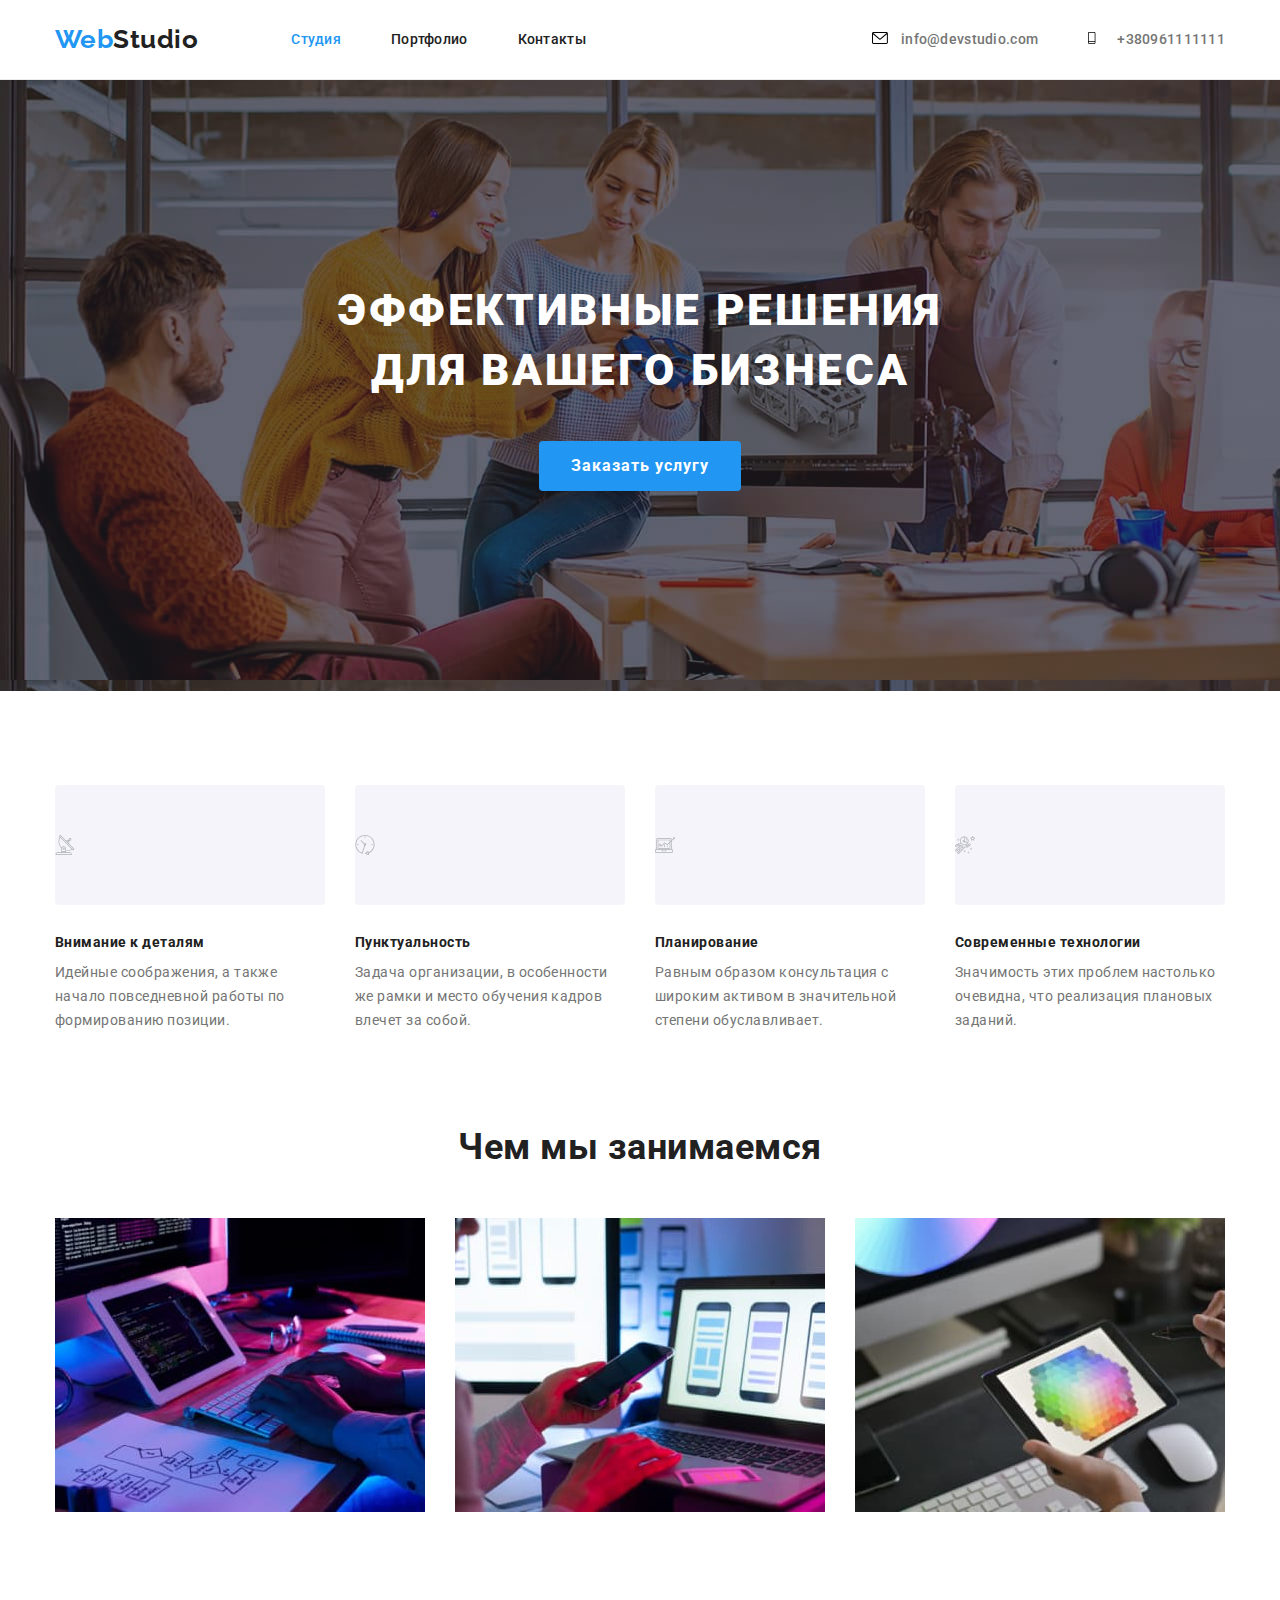
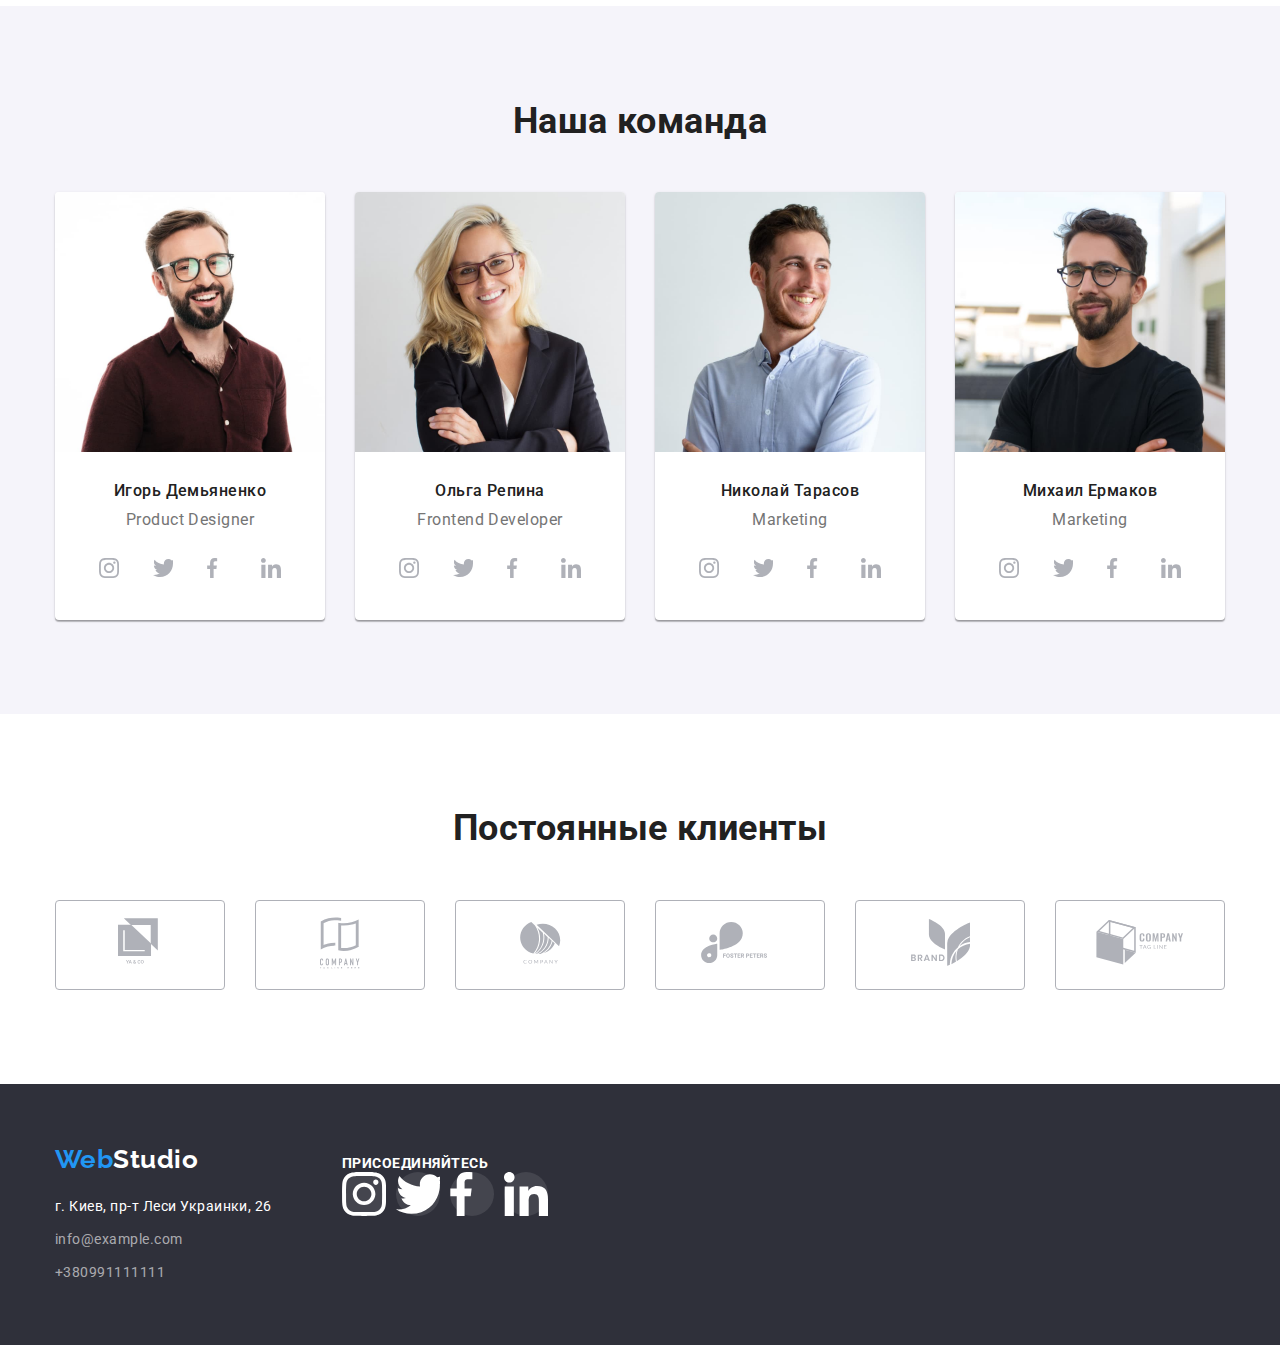
==== commit 3ee468ba: "+" ====
--- a/index.html
+++ b/index.html
@@ -69,17 +69,29 @@
                         <p>Идейные соображения, а также начало повседневной работы по формированию позиции.</p>
                     </li>
                     <li class="item">
-                        <div class="box"></div>
+                        <div class="box">
+                            <svg class="svg-icons" width="65" height="70">
+                                <use href="./images/icons.svg#clock"></use>
+                            </svg>
+                        </div>
                         <h3 class="heading">Пунктуальность</h3>
                         <p>Задача организации, в особенности же рамки и место обучения кадров влечет за собой.</p>
                     </li>
                     <li class="item">
-                        <div class="box"></div>
-                            <h3 class="heading">Планирование</h3>
-                            <p>Равным образом консультация с широким активом в значительной степени обуславливает.</p>
-                    </li>
-                    <li class="item">
-                        <div class="box"></div>
+                        <div class="box">
+                            <svg class="svg-icons" width="65" height="70">
+                                <use href="./images/icons.svg#diagram"></use>
+                            </svg>
+                        </div>
+                        <h3 class="heading">Планирование</h3>
+                        <p>Равным образом консультация с широким активом в значительной степени обуславливает.</p>
+                    </li>
+                    <li class="item">
+                        <div class="box">
+                            <svg class="svg-icons" width="65" height="70">
+                                <use href="./images/icons.svg#astronaut"></use>
+                            </svg>
+                        </div>
                         <h3 class="heading">Современные технологии</h3>
                         <p>Значимость этих проблем настолько очевидна, что реализация плановых заданий.</p>
                     </li>
--- a/css/styles.css
+++ b/css/styles.css
@@ -233,11 +233,17 @@
 }
 
 .box {
+    display: flex;
+    align-items: center;
     width: 270px;
     height: 120px;
     background: #F5F4FA;
     border-radius: 4px;
     margin-bottom: 30px;
+}
+
+.svg-icons {
+    
 }
 
 /* ============= ЗАНЯТИЕ =============== */
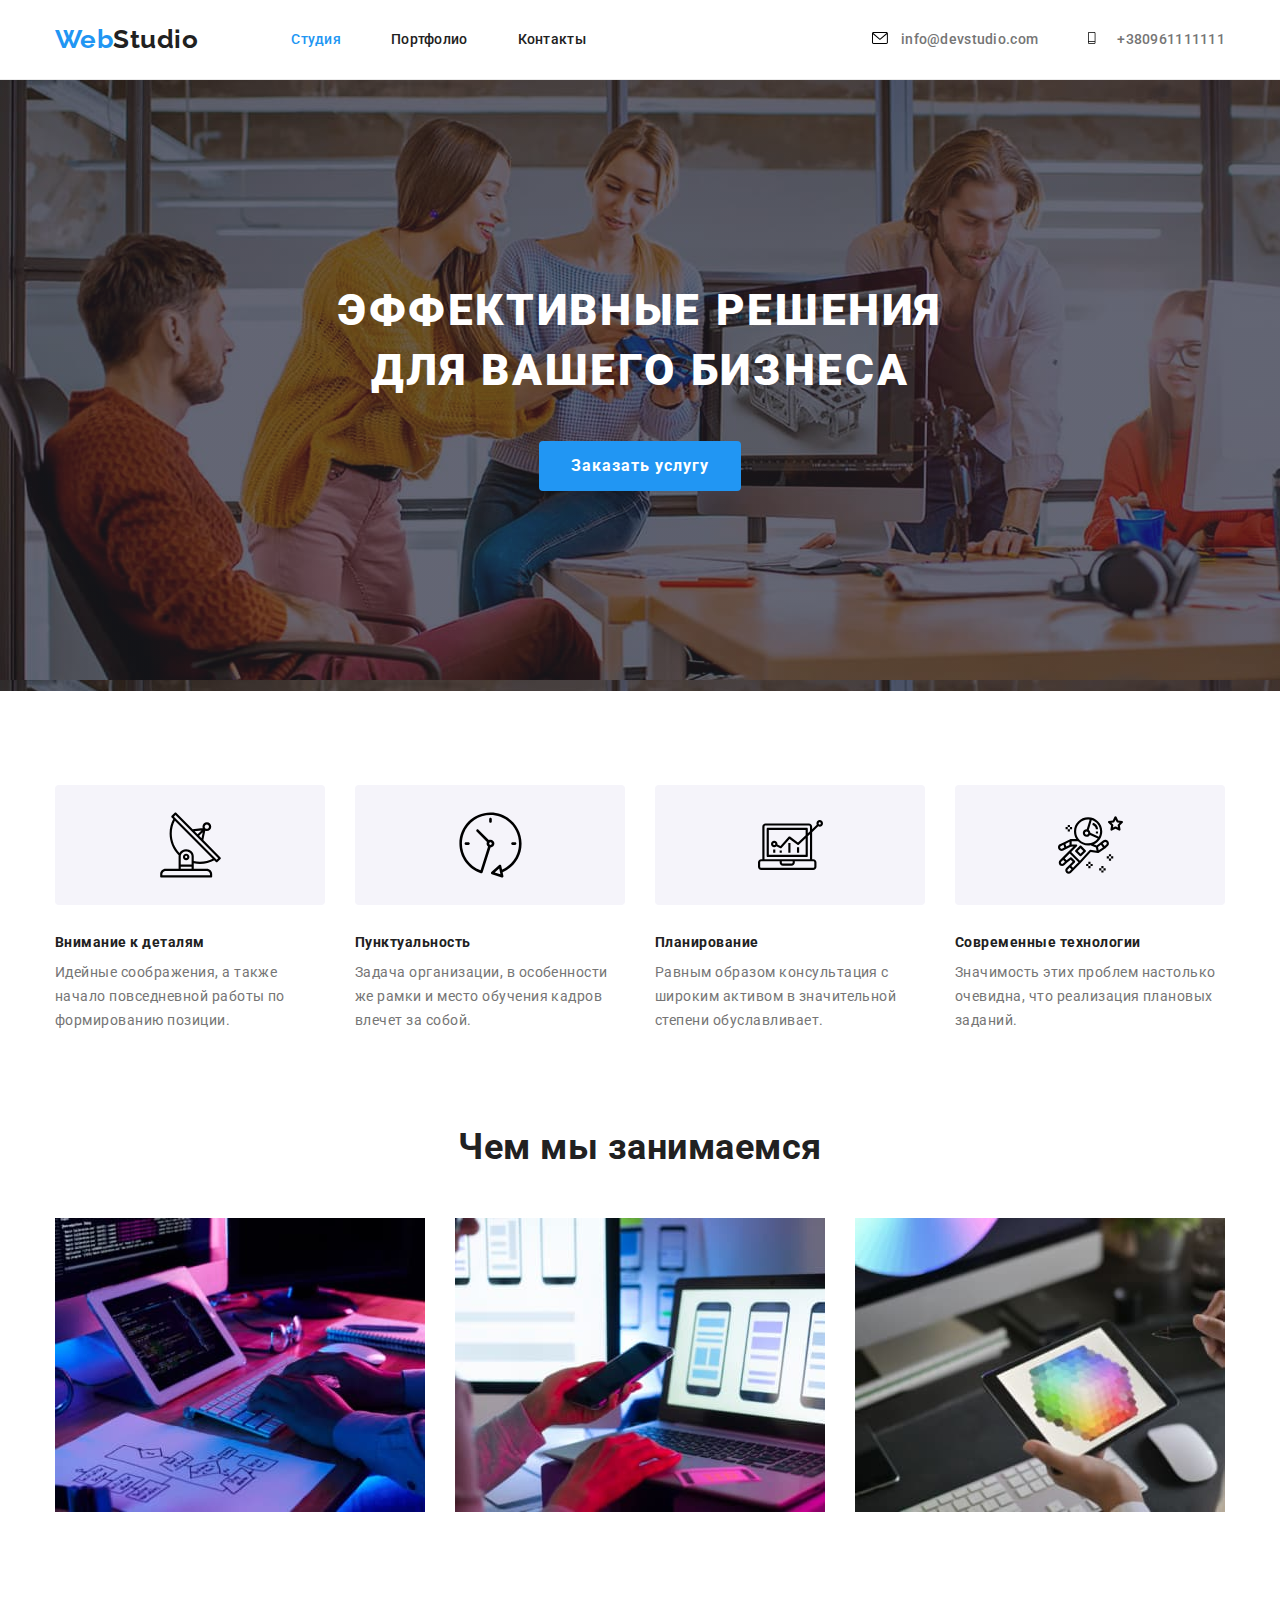
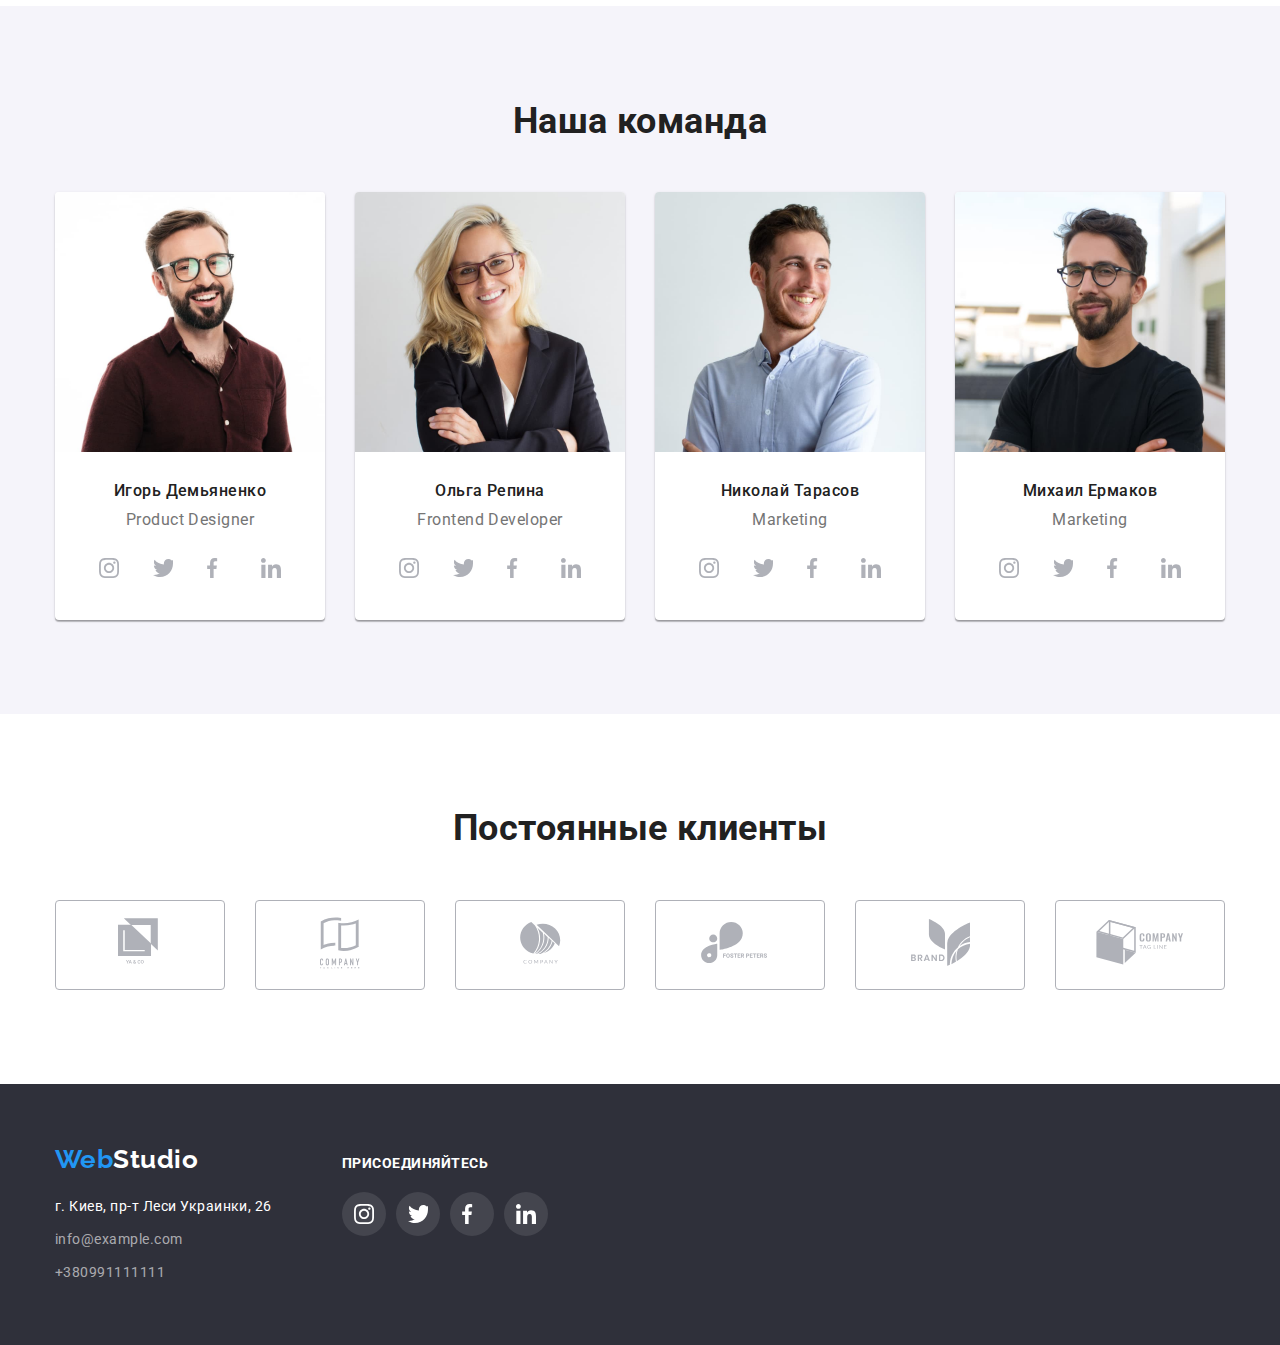
==== commit caa583a0: "finish" ====
--- a/index.html
+++ b/index.html
@@ -61,7 +61,7 @@
                 <ul class="advantages list">
                     <li class="item">
                         <div class="box">
-                            <svg class="svg-icons" width="65" height="70">
+                            <svg class="icons-advantages" width="65" height="70">
                                 <use href="./images/icons.svg#antenna"></use>
                             </svg>
                         </div>
@@ -70,7 +70,7 @@
                     </li>
                     <li class="item">
                         <div class="box">
-                            <svg class="svg-icons" width="65" height="70">
+                            <svg class="icons-advantages" width="65" height="70">
                                 <use href="./images/icons.svg#clock"></use>
                             </svg>
                         </div>
@@ -79,7 +79,7 @@
                     </li>
                     <li class="item">
                         <div class="box">
-                            <svg class="svg-icons" width="65" height="70">
+                            <svg class="icons-advantages" width="65" height="70">
                                 <use href="./images/icons.svg#diagram"></use>
                             </svg>
                         </div>
@@ -88,7 +88,7 @@
                     </li>
                     <li class="item">
                         <div class="box">
-                            <svg class="svg-icons" width="65" height="70">
+                            <svg class="icons-advantages" width="65" height="70">
                                 <use href="./images/icons.svg#astronaut"></use>
                             </svg>
                         </div>
@@ -358,28 +358,28 @@
                     <ul class="footer-social-list list">
                         <li class="social-item">
                             <a class="social-link link" href="#">
-                                <svg class="icon-social">
+                                <svg class="svg-icons white">
                                     <use href="./images/icons.svg#instagram"></use>
                                 </svg>
                             </a>
                         </li>
                         <li class="social-item">
                             <a class="social-link link" href="#">
-                                <svg class="icon-social">
+                                <svg class="svg-icons white">
                                     <use href="./images/icons.svg#twitter"></use>
                                 </svg>
                             </a>
                         </li>
                         <li class="social-item">
                             <a class="social-link link" href="#">
-                                <svg class="icon-social">
+                                <svg class="svg-icons white">
                                     <use href="./images/icons.svg#facebook"></use>
                                 </svg>
                             </a>
                         </li>
                         <li class="social-item">
                             <a class="social-link link" href="#">
-                                <svg class="icon-social">
+                                <svg class="svg-icons white">
                                     <use href="./images/icons.svg#linkedin"></use>
                                 </svg>
                             </a>
--- a/css/styles.css
+++ b/css/styles.css
@@ -234,16 +234,13 @@
 
 .box {
     display: flex;
+    justify-content: center;
     align-items: center;
     width: 270px;
     height: 120px;
     background: #F5F4FA;
     border-radius: 4px;
     margin-bottom: 30px;
-}
-
-.svg-icons {
-    
 }
 
 /* ============= ЗАНЯТИЕ =============== */
@@ -452,6 +449,7 @@
 
  .footer-social-list {
      display: flex;
+     margin-top: 20px;  /* от присоединяйтесь*/
  }
 
 .footer-social-list .social-item:not(:last-child){
@@ -459,16 +457,13 @@
 }
 
 .join {
-    margin-bottom: 20px;
-
     font-weight: 700;
     font-size: 14px;
     line-height: 1.14;
-    text-transform: uppercase;
     color: var(--primary-white-color);
 }
 
-.icon-social {
+.social-link .white{
     fill:var(--primary-white-color);
 }
 
@@ -579,6 +574,12 @@
     box-sizing: border-box;
 }
 
+.works-list .item:hover,
+.works-list .item:focus {
+    box-shadow: 0px 1px 1px rgba(0, 0, 0, 0.12), 0px 4px 4px rgba(0, 0, 0, 0.06), 1px 4px 6px rgba(0, 0, 0, 0.16);
+
+}
+
 .section-works .container {
     padding-bottom: 94px;
 }
